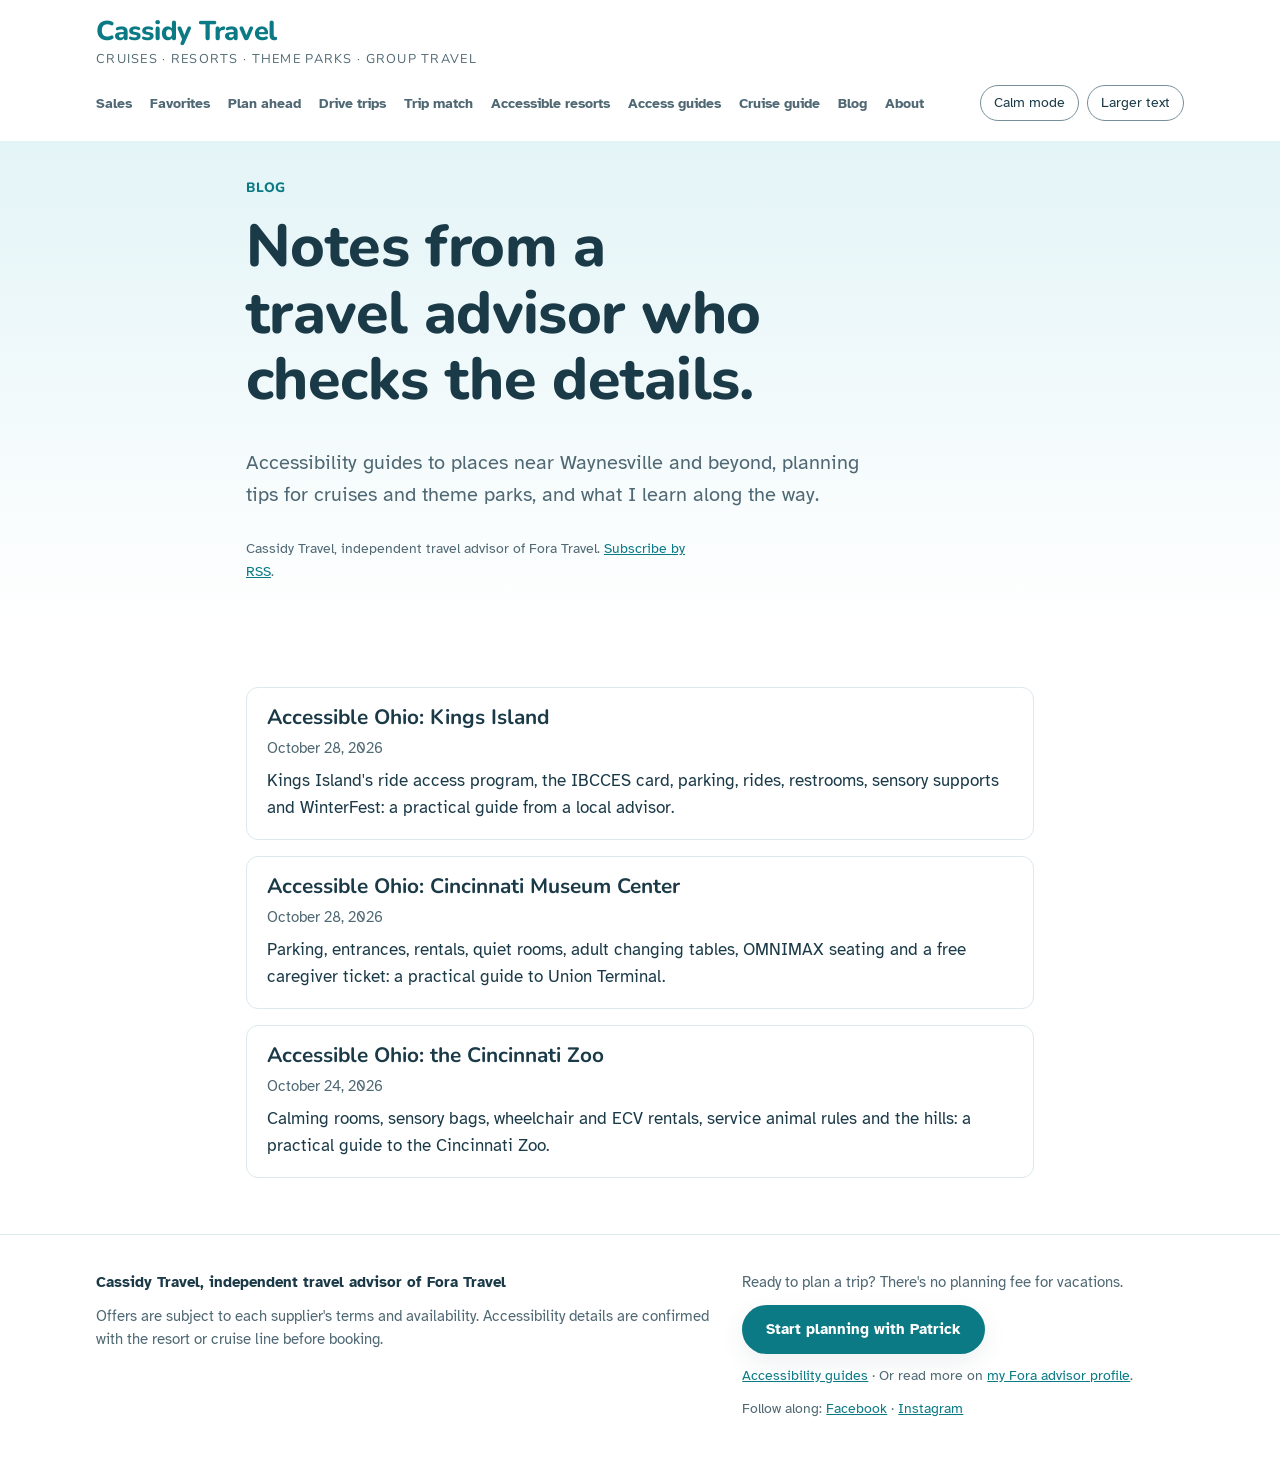
==== blog/index.html @ 50c43b2e "Blog: Accessible Ohio: Cincinnati Museum Center" ====
<!doctype html>
<html lang="en">
<head>
<meta charset="utf-8">
<meta name="viewport" content="width=device-width, initial-scale=1, viewport-fit=cover">
<meta name="description" content="Accessibility guides, cruise and theme park planning tips, and travel notes from Cassidy Travel in Waynesville, Ohio.">
<title>Blog | Cassidy Travel</title>
<link rel="icon" href="data:image/svg+xml,%3Csvg xmlns=%27http://www.w3.org/2000/svg%27 viewBox=%270 0 32 32%27%3E%3Ccircle cx=%2716%27 cy=%2716%27 r=%2716%27 fill=%27%230B7A85%27/%3E%3Ctext x=%2716%27 y=%2722%27 font-family=%27sans-serif%27 font-size=%2717%27 font-weight=%27700%27 fill=%27white%27 text-anchor=%27middle%27%3EC%3C/text%3E%3C/svg%3E">
<link rel="canonical" href="https://cassidytravel.org/blog/">
<meta property="og:type" content="website">
<meta property="og:url" content="https://cassidytravel.org/blog/">
<meta property="og:title" content="Blog | Cassidy Travel">
<meta property="og:image" content="https://cassidytravel.org/img/patrick-640.jpg">
<meta property="og:description" content="Accessibility guides, cruise and theme park planning tips, and travel notes from Cassidy Travel in Waynesville, Ohio.">
<link rel="alternate" type="application/rss+xml" title="Cassidy Travel blog" href="https://cassidytravel.org/blog/feed.xml">
<link rel="preconnect" href="https://fonts.googleapis.com">
<link rel="preconnect" href="https://fonts.gstatic.com" crossorigin>
<link rel="stylesheet" href="https://fonts.googleapis.com/css2?family=Atkinson+Hyperlegible:ital,wght@0,400;0,700;1,400&family=Nunito:wght@400;600;700;800&display=swap">
<link rel="stylesheet" href="../styles.css">
</head>
<body>

<a class="skip" href="#main">Skip to content</a>

<header class="head">
  <div class="wrap">
    <a class="mark" href="../index.html"><b>Cassidy Travel</b><span>Cruises · Resorts · Theme parks · Group travel</span></a>
    <nav aria-label="Sections"><ul class="nav">
      <li><a href="../index.html#sales">Sales</a></li>
      <li><a href="../index.html#favorites">Favorites</a></li>
      <li><a href="../index.html#seasonal">Plan ahead</a></li>
      <li><a href="../index.html#drive">Drive trips</a></li>
      <li><a href="../index.html#quiz">Trip match</a></li>
      <li><a href="../index.html#finder">Accessible resorts</a></li>
      <li><a href="../guides.html">Access guides</a></li>
      <li><a href="../cruise-lines.html">Cruise guide</a></li>
      <li><a href="./" aria-current="page">Blog</a></li>
      <li><a href="../index.html#about">About</a></li>
    </ul></nav>
    <div class="toggles" role="group" aria-label="Display options">
      <span class="has-tip"><button class="pill" id="t-calm" type="button" aria-pressed="false" aria-describedby="tip-calm">Calm mode</button><button class="tip-q" id="q-calm" type="button" aria-label="What does Calm mode do?" aria-expanded="false" aria-controls="tip-calm">?</button><span class="tip" id="tip-calm" role="tooltip">Stops animation and softens colors</span></span>
      <button class="pill" id="t-large" type="button" aria-pressed="false">Larger text</button>
    </div>
  </div>
</header>

<main id="main">
  <section class="page-hero" aria-labelledby="page-h">
    <div class="wrap">
      <p class="eyebrow">Blog</p>
      <h1 id="page-h">Notes from a travel advisor who checks the details.</h1>
      <p class="lede">Accessibility guides to places near Waynesville and beyond, planning tips for cruises and theme parks, and what I learn along the way.</p>
      <p class="cta-note">Cassidy Travel, independent travel advisor of Fora Travel. <a href="feed.xml">Subscribe by RSS</a>.</p>
    </div>
  </section>
  <section class="block" aria-label="Posts"><div class="wrap narrow">
    <ul class="post-list">
      <li class="post-card"><a href="accessible-ohio-kings-island.html"><h2>Accessible Ohio: Kings Island</h2></a>
        <p class="post-meta"><time datetime="2026-10-28">October 28, 2026</time></p>
        <p>Kings Island&#x27;s ride access program, the IBCCES card, parking, rides, restrooms, sensory supports and WinterFest: a practical guide from a local advisor.</p></li>
      <li class="post-card"><a href="accessible-ohio-cincinnati-museum-center.html"><h2>Accessible Ohio: Cincinnati Museum Center</h2></a>
        <p class="post-meta"><time datetime="2026-10-28">October 28, 2026</time></p>
        <p>Parking, entrances, rentals, quiet rooms, adult changing tables, OMNIMAX seating and a free caregiver ticket: a practical guide to Union Terminal.</p></li>
      <li class="post-card"><a href="accessible-ohio-cincinnati-zoo.html"><h2>Accessible Ohio: the Cincinnati Zoo</h2></a>
        <p class="post-meta"><time datetime="2026-10-24">October 24, 2026</time></p>
        <p>Calming rooms, sensory bags, wheelchair and ECV rentals, service animal rules and the hills: a practical guide to the Cincinnati Zoo.</p></li>
    </ul>
  </div></section>
</main>

<footer class="foot">
  <div class="wrap">
    <div>
      <p class="affil">Cassidy Travel, independent travel advisor of Fora Travel</p>
      <p style="margin-top:10px">Offers are subject to each supplier's terms and availability. Accessibility details are confirmed with the resort or cruise line before booking.</p>
    </div>
    <div>
      <p>Ready to plan a trip? There's no planning fee for vacations.</p>
      <p style="margin-top:10px"><a class="btn" href="https://secure.foratravel.com/intake/AOaJHvy4Ll" target="_blank" rel="noopener">Start planning with Patrick<span class="sr-only"> (opens in a new tab)</span></a></p>
      <p style="margin-top:10px;font-size:.9rem"><a href="../guides.html">Accessibility guides</a> · Or read more on <a href="https://www.foratravel.com/advisor/patrick-cassidy" target="_blank" rel="noopener">my Fora advisor profile<span class="sr-only"> (opens in a new tab)</span></a>.</p>
      <p style="margin-top:10px;font-size:.9rem">Follow along: <a href="https://www.facebook.com/patrickcassidytravel" target="_blank" rel="noopener">Facebook<span class="sr-only"> (opens in a new tab)</span></a> · <a href="https://www.instagram.com/travel.cassidy/" target="_blank" rel="noopener">Instagram<span class="sr-only"> (opens in a new tab)</span></a></p>
    </div>
  </div>
</footer>

<script src="../site.js"></script>
</body>
</html>
---- styles.css ----
/* Layout: light and friendly. Sky-tinted bands alternate with white, rounded cards, a soft sun behind today's card. Light theme on purpose. */
:root{
  --bg:#FFFFFF; --bg-alt:#F1F8FA; --sky:#E3F4F7; --surface:#FFFFFF; --ink:#1B3A48; --ink-soft:#4F6873; --rule:#DCE9EE; --control:#768F99;
  --lake:#0B7A85; --lake-soft:#E3F4F5; --on-lake:#FFFFFF;
  --board:#FFFFFF; --board-ink:#C2462B; --board-text:#1B3A48; --board-dim:#5C7680; --board-rule:#DCE9EE;
  --good:#2C7A4B; --good-soft:#E3F3E8; --warn:#8E5708; --warn-soft:#FFF1D6;
  --sun:#FFD66B; --sun-soft:#FFF6DC;
  --note:#7A4B00; --note-bg:#FFF4DA;
  --shadow:0 8px 24px rgba(27,58,72,.08);
  --f-display:"Nunito","Atkinson Hyperlegible",system-ui,sans-serif;
  --f-body:"Atkinson Hyperlegible",system-ui,-apple-system,"Segoe UI",sans-serif;
  --f-mono:"Nunito","Atkinson Hyperlegible",system-ui,sans-serif;
  --step--1:.9rem; --step-0:1.0625rem; --step-1:1.25rem; --step-2:1.6rem; --step-3:clamp(1.8rem,3.4vw,2.3rem); --step-4:clamp(2.3rem,5.4vw,3.7rem);
  --radius:16px;
  color-scheme:light;
}
:root[data-large]{font-size:135%}
:root:not([data-calm]){scroll-behavior:smooth}
:root[data-calm] *{animation:none!important;transition:none!important}
:root[data-calm]{--board-ink:#9A4A36}

body{background:var(--bg);color:var(--ink);font-family:var(--f-body);font-size:var(--step-0);line-height:1.6}
a{color:var(--lake)}
:focus-visible{outline:3px solid var(--lake);outline-offset:2px;border-radius:4px}
h1,h2,h3{font-family:var(--f-display);text-wrap:balance;margin:0;line-height:1.12}
p{margin:0}
.wrap{max-width:1120px;margin:0 auto;padding-left:max(16px,env(safe-area-inset-left,0px));padding-right:max(16px,env(safe-area-inset-right,0px))}
.skip{position:absolute;left:-9999px}
.sr-only{position:absolute;width:1px;height:1px;padding:0;margin:-1px;overflow:hidden;clip:rect(0,0,0,0);white-space:nowrap;border:0}
.cost{margin-top:18px;max-width:52ch;background:var(--sun-soft);border-radius:12px;padding:12px 16px}
.cost b{font-family:var(--f-display)}
.cta-note{font-size:.9rem;color:var(--ink-soft);margin-top:10px;max-width:52ch}
.show-all{margin-top:16px}
@media (max-width:600px){:root[data-large] .rings{display:none}}
.skip:focus{left:16px;top:16px;background:var(--surface);padding:8px 12px;z-index:10}
.eyebrow{font-family:var(--f-display);font-weight:800;font-size:.85rem;letter-spacing:.06em;text-transform:uppercase;color:var(--lake)}

/* header */
.head .wrap{display:flex;flex-wrap:wrap;gap:14px 28px;align-items:center;justify-content:space-between;padding-block:18px}
.mark{display:flex;flex-direction:column;text-decoration:none;color:var(--ink)}
.mark b{font-family:var(--f-display);font-weight:800;font-size:1.7rem;letter-spacing:-.01em;line-height:1;color:var(--lake)}
.mark span{font-family:var(--f-mono);font-size:.8rem;letter-spacing:.1em;text-transform:uppercase;color:var(--ink-soft);margin-top:4px}
.nav{display:flex;flex-wrap:wrap;gap:4px 18px;list-style:none;margin:0;padding:0}
.nav a{color:var(--ink-soft);text-decoration:none;font-weight:700;font-size:var(--step--1);display:inline-block;padding-block:8px}
.nav a:hover{color:var(--lake)}
.toggles{display:flex;flex-wrap:wrap;gap:8px}
.pill{font:inherit;font-size:.85rem;color:var(--ink);background:var(--surface);border:1px solid var(--control);border-radius:999px;padding:6px 13px;cursor:pointer}
.pill[aria-pressed="true"]{background:var(--lake);color:var(--on-lake);border-color:var(--lake)}
.has-tip{position:relative;display:inline-flex;align-items:center;gap:6px}
.tip-q{font:inherit;font-weight:700;font-size:.85rem;width:34px;height:34px;border-radius:50%;border:1px solid var(--control);background:var(--surface);color:var(--lake);cursor:pointer;padding:0}
@media (hover:hover) and (pointer:fine){.tip-q{display:none}}
.tip{position:absolute;top:calc(100% + 8px);left:0;z-index:20;width:max-content;max-width:min(280px,calc(100vw - 32px));background:var(--ink);color:#FFFFFF;font-size:.8rem;line-height:1.4;padding:7px 11px;border-radius:8px;box-shadow:var(--shadow);visibility:hidden;opacity:0;transition:opacity .15s;pointer-events:none}
.has-tip:has(:focus-visible) .tip,.has-tip.open .tip{visibility:visible;opacity:1}
@media (hover:hover){.has-tip:hover .tip{visibility:visible;opacity:1}}

/* hero */
.hero .wrap{display:grid;grid-template-columns:minmax(0,1.15fr) minmax(0,.85fr);gap:44px;padding-block:36px 60px;align-items:start}
.hero h1{font-size:var(--step-4);font-weight:800;letter-spacing:-.01em;margin-top:10px;max-width:15ch}
.lede{font-size:var(--step-1);color:var(--ink-soft);max-width:48ch;margin-top:18px}
.cta-row{display:flex;flex-wrap:wrap;gap:12px 18px;align-items:center;margin-top:26px}
.btn{display:inline-block;background:var(--lake);color:var(--on-lake);font-weight:700;text-decoration:none;padding:13px 24px;border-radius:999px;box-shadow:var(--shadow);border:0;font:inherit;font-weight:700;cursor:pointer}
.btn:hover{filter:brightness(1.08)}
.cred-line{margin-top:26px;font-family:var(--f-mono);font-size:.9rem;color:var(--ink-soft);letter-spacing:.02em}
.today{position:relative;z-index:1;background:var(--surface);border:1px solid var(--rule);border-radius:var(--radius);box-shadow:var(--shadow);padding:24px;display:grid;gap:18px}
.today h2{font-size:var(--step-2);margin-top:6px}
.today .body{color:var(--ink-soft);margin-top:8px}
.today .more{font-weight:700;display:inline-block;margin-top:10px}
.tipbox{border-top:1px solid var(--rule);padding-top:16px}
.tipbox p{margin-top:6px}
.stamp{font-size:.82rem;color:var(--ink-soft)}

/* sections */
.hero{background:linear-gradient(180deg,var(--sky) 0%,var(--bg) 100%)}
.hero .wrap{position:relative}
.hero .wrap::before{content:"";position:absolute;right:max(8px,4%);top:8px;width:150px;height:150px;border-radius:50%;background:var(--sun);opacity:.6;z-index:0;pointer-events:none}
@media (max-width:860px){.hero .wrap::before{display:none}}
.hero .wrap>div{position:relative;z-index:1}
#sales,#drive,#finder{background:var(--bg-alt)}
#favorites{background:var(--sun-soft)}
.fav-grid{display:grid;grid-template-columns:repeat(auto-fit,minmax(min(100%,420px),1fr));gap:18px}
.fav{background:var(--surface);border:1px solid var(--rule);border-radius:var(--radius);box-shadow:var(--shadow);padding:22px;display:flex;flex-direction:column;gap:12px}
.fav h3{font-size:var(--step-2)}
.fav .where{font-family:var(--f-display);font-weight:700;color:var(--ink-soft);font-size:.9rem}
.fav dl{margin:0;display:grid;gap:10px}
.fav dt{font-family:var(--f-display);font-weight:800;font-size:.8rem;letter-spacing:.06em;text-transform:uppercase;color:var(--lake)}
.fav dd{margin:2px 0 0;color:var(--ink)}
.fav .btn{align-self:flex-start;margin-top:auto}
#drive .ring-label,#drive .dest span{background:var(--bg-alt)}
section.block>.wrap{padding-block:56px}
.sec-head{display:grid;gap:10px;margin-bottom:28px;max-width:64ch}
.sec-head h2{font-size:var(--step-3);font-weight:800;letter-spacing:-.015em}
.sec-head p{color:var(--ink-soft)}

/* departures board */
.board{background:var(--board);color:var(--board-text);border:1px solid var(--rule);border-radius:var(--radius);box-shadow:var(--shadow);overflow:hidden;list-style:none;margin:0;padding:0}
.board li{display:grid;grid-template-columns:9.5rem minmax(0,1fr) minmax(0,1.1fr);gap:12px 28px;padding:20px 22px;border-top:1px solid var(--board-rule)}
.board li:first-child{border-top:0}
.board .hdr{font-family:var(--f-mono);font-size:.8rem;letter-spacing:.12em;text-transform:uppercase;color:var(--board-dim);padding-block:14px}
.when{display:flex;flex-direction:column;font-family:var(--f-mono)}
.when-label{font-size:.8rem;letter-spacing:.1em;text-transform:uppercase;color:var(--board-dim)}
.count{font-size:2.1rem;font-weight:800;color:var(--board-ink);line-height:1.15;font-variant-numeric:tabular-nums}
.when-unit{font-size:.8rem;color:var(--board-dim)}
.what{display:flex;flex-direction:column;gap:4px;min-width:0}
.brand{font-family:var(--f-mono);font-weight:800;font-size:.8rem;letter-spacing:.08em;text-transform:uppercase;color:var(--lake)}
.what .title{font-family:var(--f-display);font-weight:800;font-size:var(--step-1);line-height:1.25}
.terms{font-size:.85rem;color:var(--board-dim)}
.why{min-width:0;font-size:.97rem}
.why-label{display:block;font-family:var(--f-mono);font-size:.8rem;letter-spacing:.1em;text-transform:uppercase;color:var(--board-dim);margin-bottom:4px}
@media (min-width:761px){.board .why-label{display:none}}
.board-foot{font-size:.88rem;color:var(--ink-soft);margin-top:14px;max-width:70ch}
@media (max-width:760px){
  .board li{grid-template-columns:1fr;gap:10px}
  .board .hdr{display:none}
  .when{flex-direction:row;align-items:baseline;gap:8px}
}

/* seasonal */
.months{display:flex;gap:6px;overflow-x:auto;padding-bottom:8px;margin-bottom:22px}
.mbtn{flex:0 0 auto;font-family:var(--f-mono);font-weight:700;font-size:.9rem;background:var(--surface);color:var(--ink);border:1px solid var(--control);border-radius:14px;padding:8px 12px;cursor:pointer;display:flex;flex-direction:column;align-items:center;gap:2px;min-width:4.2rem}
.mbtn small{font-size:.8rem;color:var(--ink-soft);letter-spacing:.06em;text-transform:uppercase}
.mbtn[aria-pressed="true"]{background:var(--lake);border-color:var(--lake);color:var(--on-lake)}
.mbtn[aria-pressed="true"] small{color:var(--on-lake)}
.season-title{font-family:var(--f-display);font-size:var(--step-1);margin-bottom:14px}
.cards2{display:grid;grid-template-columns:repeat(auto-fit,minmax(260px,1fr));gap:18px}
@media (max-width:700px){.cards2{grid-template-columns:1fr}}
.card{background:var(--surface);border:1px solid var(--rule);border-radius:var(--radius);padding:20px;display:flex;flex-direction:column;gap:8px}
.card h3{font-size:var(--step-1)}
.card p{color:var(--ink-soft)}
.tags{display:flex;flex-wrap:wrap;gap:6px;margin-top:auto;padding-top:6px}
.tag{font-family:var(--f-mono);font-weight:700;font-size:.8rem;letter-spacing:.02em;background:var(--sun-soft);color:var(--ink);border-radius:999px;padding:3px 10px}

/* drive rings */
.drive{display:grid;grid-template-columns:minmax(0,1fr) minmax(0,1fr);gap:36px;align-items:start}
@media (max-width:860px){.drive{grid-template-columns:1fr}}
.rings{position:relative;width:100%;max-width:520px;aspect-ratio:1/1;margin-inline:auto}
.ring{position:absolute;left:50%;top:50%;border:2px dashed #BFDDE4;border-radius:50%;transform:translate(-50%,-50%)}
.ring-label{position:absolute;left:50%;transform:translate(-50%,-50%);font-family:var(--f-mono);font-size:.8rem;letter-spacing:.06em;text-transform:uppercase;color:var(--ink-soft);background:var(--bg);padding:0 6px;white-space:nowrap}
.home{position:absolute;left:50%;top:50%;transform:translate(-50%,-50%);display:flex;flex-direction:column;align-items:center;gap:2px;font-family:var(--f-mono);font-size:.8rem;color:var(--ink-soft);text-align:center}
.home i{width:18px;height:18px;border-radius:50%;background:var(--lake);box-shadow:0 0 0 6px var(--lake-soft);display:block}
.dest{position:absolute;transform:translate(-14px,-50%);background:none;border:0;padding:8px;cursor:pointer;display:flex;align-items:center;gap:5px;font:inherit;font-size:.8rem;font-weight:700;color:var(--ink);white-space:nowrap}
.dest i{width:14px;height:14px;border-radius:50%;background:var(--sun);border:2.5px solid var(--lake);flex:0 0 auto}
.dest.left{flex-direction:row-reverse;transform:translate(calc(-100% + 14px),-50%)}
.dest[aria-pressed="true"] i{background:var(--lake)}
.dest[aria-pressed="true"] span{color:var(--lake)}
.dest span{display:none;background:var(--bg);padding:0 4px;border-radius:4px}
.dest[aria-pressed="true"],.dest:hover,.dest:focus-visible{z-index:2}
.dest[aria-pressed="true"] span,.dest:hover span,.dest:focus-visible span{display:inline}
.ring-groups{display:grid;gap:16px}
.ring-groups h3{font-family:var(--f-mono);font-size:.8rem;letter-spacing:.1em;text-transform:uppercase;color:var(--ink-soft);font-weight:600}
.gbtns{display:flex;flex-wrap:wrap;gap:6px;margin-top:6px}
.drive-detail{margin-top:20px}
.verify{font-family:var(--f-mono);font-size:.8rem;color:var(--warn);background:var(--warn-soft);border-radius:999px;padding:3px 10px;align-self:flex-start}

/* finder */
.filters{min-width:0;display:flex;flex-wrap:wrap;gap:10px 22px;align-items:center;border:1px solid var(--rule);border-radius:var(--radius);padding:14px 18px;margin:0 0 14px;background:var(--surface)}
.filters legend{font-family:var(--f-mono);font-size:.8rem;letter-spacing:.1em;text-transform:uppercase;color:var(--ink-soft);padding:0 6px}
.filters label{display:flex;flex-wrap:wrap;align-items:center;gap:8px;cursor:pointer;min-width:0}
.filters select{max-width:100%}
.filters input[type=checkbox]{width:1.1rem;height:1.1rem;accent-color:var(--lake)}
.filters select{font:inherit;padding:4px 8px;border-radius:6px;border:1px solid var(--rule);background:var(--bg);color:var(--ink)}
.count-line{color:var(--ink-soft);font-size:.92rem;margin-bottom:16px}
.results{display:grid;grid-template-columns:repeat(auto-fill,minmax(270px,1fr));gap:16px}
.rcard{background:var(--surface);border:1px solid var(--rule);border-radius:var(--radius);padding:18px;display:flex;flex-direction:column;gap:10px}
.rcard h3{font-size:1.15rem}
.rmeta{font-family:var(--f-mono);font-size:.8rem;color:var(--ink-soft);letter-spacing:.03em}
.verdict{align-self:flex-start;font-size:.8rem;font-weight:700;border-radius:999px;padding:3px 10px}
.verdict.top{background:var(--good-soft);color:var(--good)}
.verdict.plan{background:var(--warn-soft);color:var(--warn)}
.facts{display:grid;grid-template-columns:auto 1fr;gap:3px 14px;margin:0;font-size:.9rem}
.facts dt{color:var(--ink-soft)}
.facts dd{margin:0;font-weight:700;font-variant-numeric:tabular-nums}
.rcard p{font-size:.92rem;color:var(--ink-soft)}
.empty{padding:24px;border:1px dashed var(--rule);border-radius:var(--radius);color:var(--ink-soft)}

/* quiz */
.quiz{display:grid;gap:18px;max-width:780px}
.quiz fieldset{border:0;padding:0;margin:0}
.quiz legend{font-weight:700;margin-bottom:8px;font-size:var(--step-1);font-family:var(--f-display)}
.opts{display:flex;flex-wrap:wrap;gap:8px}
.opts input{position:absolute;opacity:0;width:1px;height:1px}
.opts label{border:1px solid var(--rule);background:var(--surface);border-radius:999px;padding:8px 15px;cursor:pointer}
.opts input:checked+label{background:var(--lake);color:var(--on-lake);border-color:var(--lake)}
.opts input:focus-visible+label{outline:3px solid var(--lake);outline-offset:2px}
.qresult{background:var(--surface);border:1px solid var(--rule);border-radius:var(--radius);padding:22px;max-width:780px;margin-top:22px;display:grid;gap:10px}
.qresult h3{font-size:var(--step-2)}
.qresult p{color:var(--ink-soft)}
.qerr{color:var(--warn);font-weight:700}

/* about */
.about{display:grid;grid-template-columns:minmax(0,1fr) minmax(0,1.1fr);gap:48px}
@media (max-width:860px){.about{grid-template-columns:1fr;gap:32px}}
.bio p{font-size:var(--step-1);line-height:1.55;max-width:46ch}
.bio p+p{margin-top:16px}
.meet{display:flex;gap:14px;align-items:center;margin-top:22px;max-width:52ch}
.meet img{width:64px;height:64px;border-radius:50%;object-fit:cover;object-position:50% 20%;flex:0 0 auto;box-shadow:var(--shadow)}
.meet p{font-size:.97rem}
.headshot{display:block;width:200px;height:auto;border-radius:var(--radius);box-shadow:var(--shadow);margin-bottom:22px}
.cred-group+.cred-group{margin-top:22px}
.cred-group h3{font-family:var(--f-mono);font-size:.8rem;letter-spacing:.1em;text-transform:uppercase;color:var(--ink-soft);font-weight:600;padding-bottom:8px;border-bottom:1px solid var(--rule)}
.creds{list-style:none;margin:0;padding:0}
.creds li{display:grid;grid-template-columns:minmax(0,1fr) auto;gap:2px 14px;padding:10px 0;border-bottom:1px solid var(--rule)}
.cname{font-weight:700}
.cmeta{grid-column:1;font-size:.88rem;color:var(--ink-soft)}

/* footer */
.foot{border-top:1px solid var(--rule)}
.foot .wrap{padding-block:36px 48px;display:grid;grid-template-columns:minmax(0,1.4fr) minmax(0,1fr);gap:28px;font-size:.92rem;color:var(--ink-soft)}
@media (max-width:760px){.foot .wrap{grid-template-columns:1fr}}
.affil{display:flex;flex-wrap:wrap;align-items:center;gap:12px;color:var(--ink);font-weight:700}


@media (max-width:860px){
  .hero .wrap{grid-template-columns:1fr;gap:32px;padding-block:24px 44px}
}
*,*::before,*::after{box-sizing:border-box}
body{margin:0}
img{max-width:100%}
[hidden]{display:none!important}

/* who I plan for (home) */
.who-grid{display:grid;grid-template-columns:repeat(auto-fit,minmax(min(100%,240px),1fr));gap:16px}
.who{display:flex;flex-direction:column;gap:8px;background:var(--surface);border:1px solid var(--rule);border-radius:var(--radius);box-shadow:var(--shadow);padding:20px;text-decoration:none;color:var(--ink)}
.who h3{font-size:var(--step-1);color:var(--ink)}
.who p{color:var(--ink-soft);font-size:.97rem}
.who .go{margin-top:auto;padding-top:6px;font-weight:700;color:var(--lake)}
.who:hover h3,.who:focus-visible h3{color:var(--lake)}

/* audience pages */
.page-hero{background:linear-gradient(180deg,var(--sky) 0%,var(--bg) 100%)}
.page-hero .wrap{padding-block:36px 48px;display:grid;gap:16px;max-width:820px;margin-left:auto;margin-right:auto}
.page-hero h1{font-size:clamp(1.9rem,5.4vw,3.7rem);font-weight:800;letter-spacing:-.01em;max-width:18ch;hyphens:auto;overflow-wrap:break-word}
.narrow{max-width:820px;margin-left:auto;margin-right:auto}
.checks{list-style:none;margin:0;padding:0;display:grid;gap:14px}
.checks li{display:grid;grid-template-columns:auto minmax(0,1fr);gap:12px;align-items:start}
.checks li::before{content:"";width:12px;height:12px;margin-top:.5em;border-radius:50%;background:var(--lake);box-shadow:0 0 0 4px var(--lake-soft)}
.checks b{font-family:var(--f-display)}
.qa{display:grid;gap:10px}
.qa details{background:var(--surface);border:1px solid var(--rule);border-radius:12px;padding:14px 18px}
.qa summary{font-family:var(--f-display);font-weight:800;cursor:pointer}
.qa details p{margin-top:8px;color:var(--ink-soft)}
.back{font-weight:700}

/* accessibility guides page */
.g-jump{display:flex;flex-wrap:wrap;gap:8px;margin-top:6px}
.g-jump .pill{text-decoration:none;max-width:100%;white-space:normal}
.page-hero .wrap>*{min-width:0}
.g-place{font-size:var(--step-1);margin:26px 0 10px}
.g-place:first-of-type{margin-top:0}
.g-list{list-style:none;margin:0;padding:0;display:grid;gap:12px}
.g-list li{display:grid;gap:2px;padding:12px 16px;background:var(--surface);border:1px solid var(--rule);border-radius:12px}
.g-name{font-family:var(--f-display);font-weight:800}
.g-about{color:var(--ink-soft);font-size:.97rem}
.g-about a{font-weight:700}

/* blog */
.post-meta{color:var(--ink-soft);font-size:.95rem}
.post-disclose{color:var(--ink-soft);font-size:.9rem}
.post-body{max-width:68ch}
.post-body h2{font-size:var(--step-2,1.6rem);margin-top:1.8em;margin-bottom:.4em}
.post-body h3{margin-top:1.4em;margin-bottom:.3em}
.post-body p,.post-body ul,.post-body ol,.post-body blockquote{margin-top:.8em}
.post-body ul,.post-body ol{padding-left:1.4em}
.post-body li{margin-top:.35em}
.post-body blockquote{border-left:4px solid var(--lake);padding:.2em 0 .2em 1em;color:var(--ink-soft)}
.post-body a{overflow-wrap:anywhere}
.post-cta{margin-top:2.4em;padding-top:1.4em;border-top:1px solid var(--rule)}
.post-cta p{margin-top:.8em}
.post-list{list-style:none;margin:0;padding:0;display:grid;gap:16px}
.post-card{padding:18px 20px;background:var(--surface);border:1px solid var(--rule);border-radius:12px}
.post-card h2{font-size:1.3rem;margin:0}
.post-card a{text-decoration:none;color:inherit}
.post-card a:hover h2,.post-card a:focus-visible h2{text-decoration:underline}
.post-card p{margin-top:.4em}
.post-figure{margin-top:24px;margin-bottom:0}
.post-figure img{display:block;width:100%;height:auto;border-radius:14px}
.post-figure figcaption{margin-top:6px;font-size:.85rem;color:var(--ink-soft)}

/* cruise line guide */
.cl .cl-note{max-width:70ch;margin:0;color:var(--ink-soft);font-size:0.875rem}
.cl .cl-tiers{display:flex;flex-wrap:wrap;gap:8px 18px;margin:14px 0 0;padding:0;list-style:none;font-size:0.875rem;color:var(--ink-soft)}
.cl .cl-tiers b{color:var(--ink);font-variant-numeric:tabular-nums}
.cl section{padding-block:32px}
.cl .cl-picker{display:flex;flex-wrap:wrap;gap:8px;margin:14px 0 6px}
.cl .cl-picker button{font:inherit;font-size:0.9375rem;border:1.5px solid var(--rule);background:var(--surface);color:var(--ink);border-radius:999px;padding:7px 14px;cursor:pointer}
.cl .cl-picker button[aria-pressed="true"]{background:var(--lake);border-color:var(--lake);color:var(--on-lake);font-weight:700}
.cl .cl-picker button:focus-visible, .cl .cl-tablewrap:focus-visible{outline:3px solid var(--sun);outline-offset:2px}
.cl #cl-count{font-size:0.875rem;color:var(--ink-soft);margin:4px 0 18px}
.cl .cl-grid{display:grid;grid-template-columns:repeat(auto-fill,minmax(min(100%,330px),1fr));gap:16px}
.cl .cl-card{background:var(--surface);border:1px solid var(--rule);border-radius:12px;padding:18px 18px 16px;display:flex;flex-direction:column;gap:10px;min-width:0}
.cl .cl-card-top{display:flex;justify-content:space-between;align-items:baseline;gap:10px}
.cl .cl-card h3{font-family:var(--f-display);font-weight:800;font-size:1.375rem;margin:0;line-height:1.2}
.cl .cl-price{font-family:var(--f-display);font-weight:800;font-size:1.125rem;color:var(--lake);letter-spacing:.06em;white-space:nowrap;font-variant-numeric:tabular-nums}
.cl .cl-price .cl-off{color:var(--rule)}
.cl .cl-vibe{margin:0;color:var(--ink-soft);font-size:0.9375rem}
.cl .cl-card dl{margin:0;display:grid;gap:8px}
.cl .cl-card dt{font-size:0.75rem;font-weight:700;letter-spacing:.1em;text-transform:uppercase;color:var(--ink-soft)}
.cl .cl-card dd{margin:0;font-size:0.9375rem}
.cl .cl-know{background:var(--bg-alt);border-radius:8px;padding:8px 10px;font-size:0.875rem}
.cl .cl-know b{color:var(--ink)}
.cl .cl-cred{margin-top:auto;font-size:0.8125rem;color:var(--ink-soft);border-top:1px solid var(--rule);padding-top:10px}
.cl .cl-cred b{color:var(--lake)}
.cl .cl-tablewrap{overflow-x:auto;border:1px solid var(--rule);border-radius:12px;background:var(--surface);margin-top:14px}
.cl table{border-collapse:collapse;min-width:1100px;font-size:0.875rem}
.cl th, .cl td{text-align:left;vertical-align:top;padding:10px 12px;border-bottom:1px solid var(--rule)}
.cl thead th{font-family:var(--f-display);font-weight:800;font-size:0.9375rem;background:var(--sky);position:sticky;top:0}
.cl tbody th{font-size:0.75rem;letter-spacing:.08em;text-transform:uppercase;color:var(--ink-soft);background:var(--surface);position:sticky;left:0;min-width:120px;border-right:1px solid var(--rule)}
.cl td.cl-p{font-family:var(--f-display);font-weight:800;color:var(--lake);font-variant-numeric:tabular-nums}
.cl tr:last-child th, .cl tr:last-child td{border-bottom:0}
.cl .cl-alaska{background:var(--surface);border-block:1px solid var(--rule)}
.cl .cl-ak-intro{display:grid;grid-template-columns:minmax(0,1.3fr) minmax(0,1fr);gap:24px;align-items:start}
.cl .cl-ak-intro figure{margin:0}
.cl .cl-ak-intro img{border-radius:12px;display:block;width:100%;height:auto}
.cl .cl-ak-intro figcaption{font-size:0.8125rem;color:var(--ink-soft);margin-top:6px}
.cl .cl-ak-tips{margin:12px 0 0;padding-left:20px;display:grid;gap:6px}
.cl .cl-ak-table{min-width:820px}
.cl .cl-ak-table td:first-child{font-weight:700;white-space:nowrap}
.cl .cl-yes{color:var(--lake);font-weight:700}
@media (max-width:760px){.cl .cl-ak-intro{grid-template-columns:minmax(0,1fr)}}
@media (prefers-reduced-motion:no-preference){.cl .cl-card{transition:opacity .15s}}
.cl h2{font-size:var(--step-3);font-weight:800;margin:0 0 6px}
.cl .cl-alaska .lede{margin-top:10px}
.cl .cl-more{background:var(--sun-soft);border-radius:12px;padding:20px 22px;display:grid;gap:10px;max-width:820px}
.cl .cl-more ul{margin:0;padding-left:20px;display:grid;gap:6px}
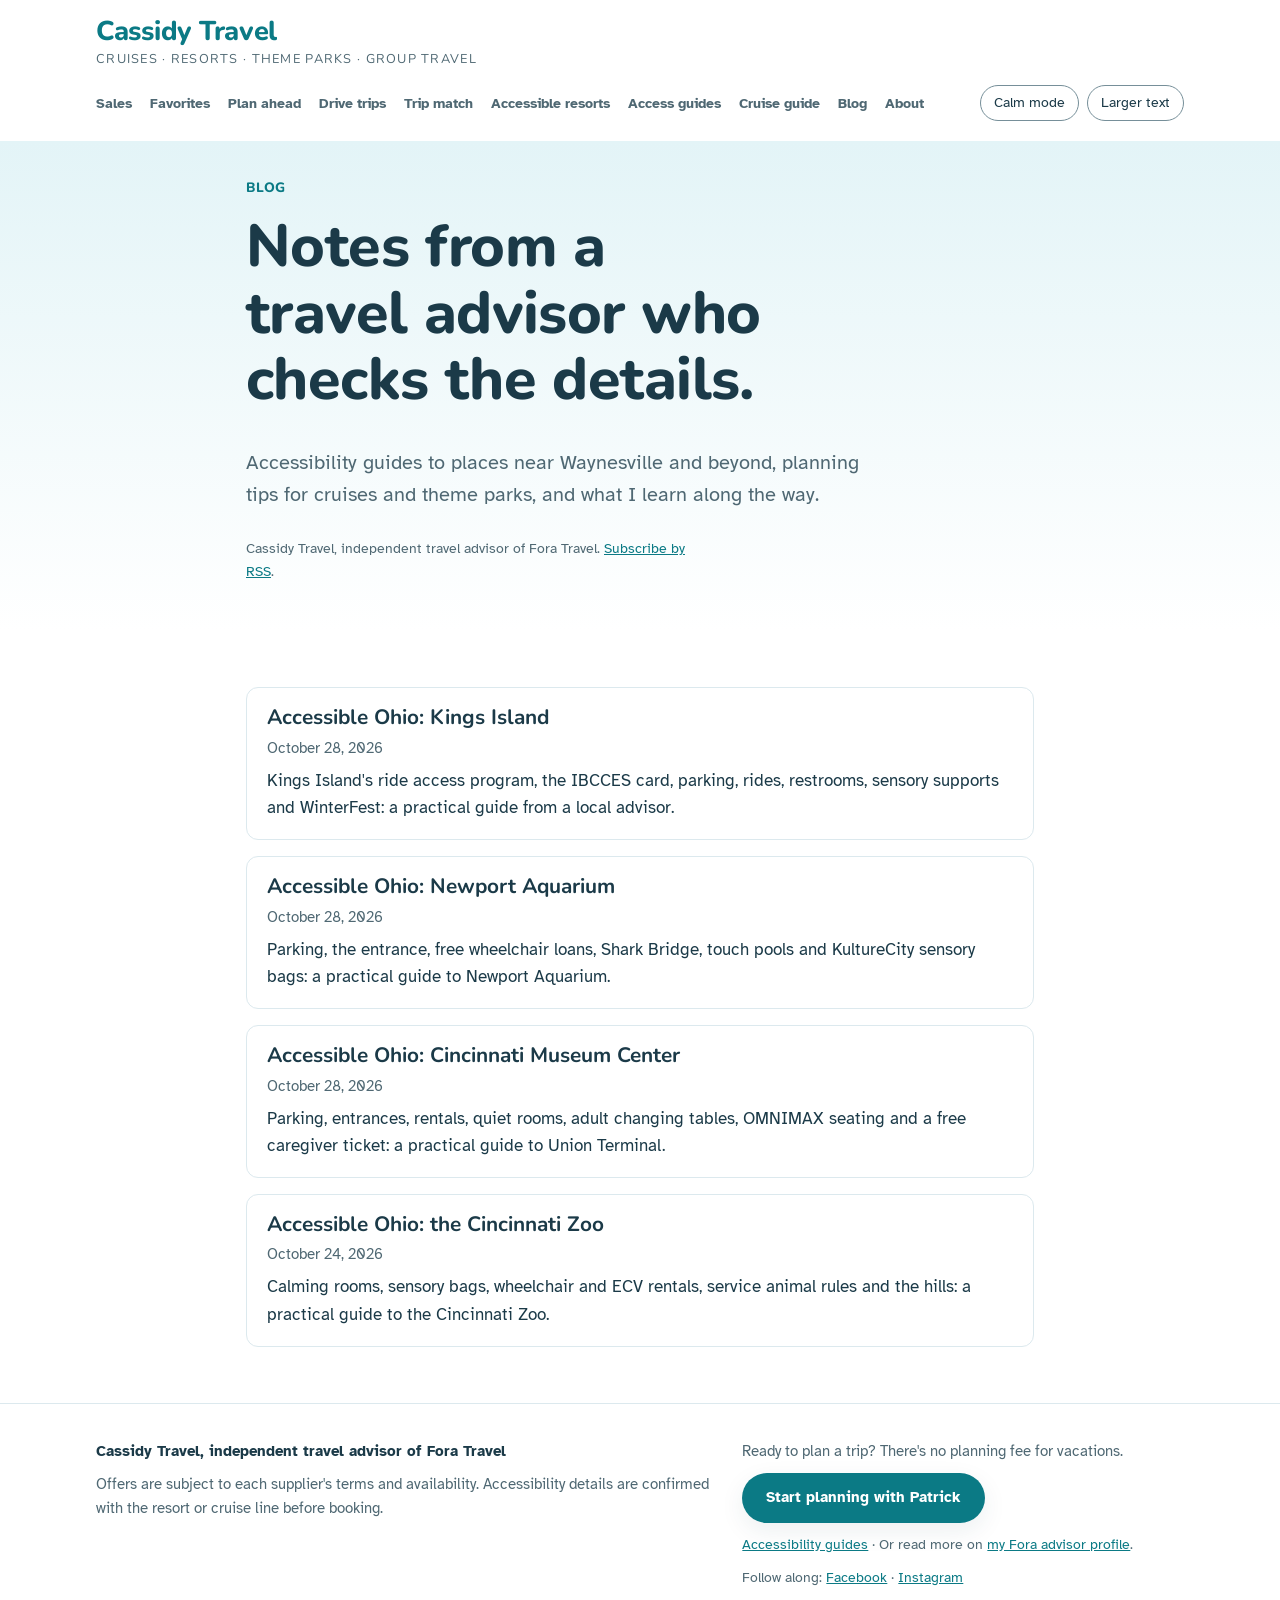
==== commit 96658e46: "Blog: Accessible Ohio: Newport Aquarium" ====
--- a/blog/index.html
+++ b/blog/index.html
@@ -58,6 +58,9 @@
       <li class="post-card"><a href="accessible-ohio-kings-island.html"><h2>Accessible Ohio: Kings Island</h2></a>
         <p class="post-meta"><time datetime="2026-10-28">October 28, 2026</time></p>
         <p>Kings Island&#x27;s ride access program, the IBCCES card, parking, rides, restrooms, sensory supports and WinterFest: a practical guide from a local advisor.</p></li>
+      <li class="post-card"><a href="accessible-ohio-newport-aquarium.html"><h2>Accessible Ohio: Newport Aquarium</h2></a>
+        <p class="post-meta"><time datetime="2026-10-28">October 28, 2026</time></p>
+        <p>Parking, the entrance, free wheelchair loans, Shark Bridge, touch pools and KultureCity sensory bags: a practical guide to Newport Aquarium.</p></li>
       <li class="post-card"><a href="accessible-ohio-cincinnati-museum-center.html"><h2>Accessible Ohio: Cincinnati Museum Center</h2></a>
         <p class="post-meta"><time datetime="2026-10-28">October 28, 2026</time></p>
         <p>Parking, entrances, rentals, quiet rooms, adult changing tables, OMNIMAX seating and a free caregiver ticket: a practical guide to Union Terminal.</p></li>
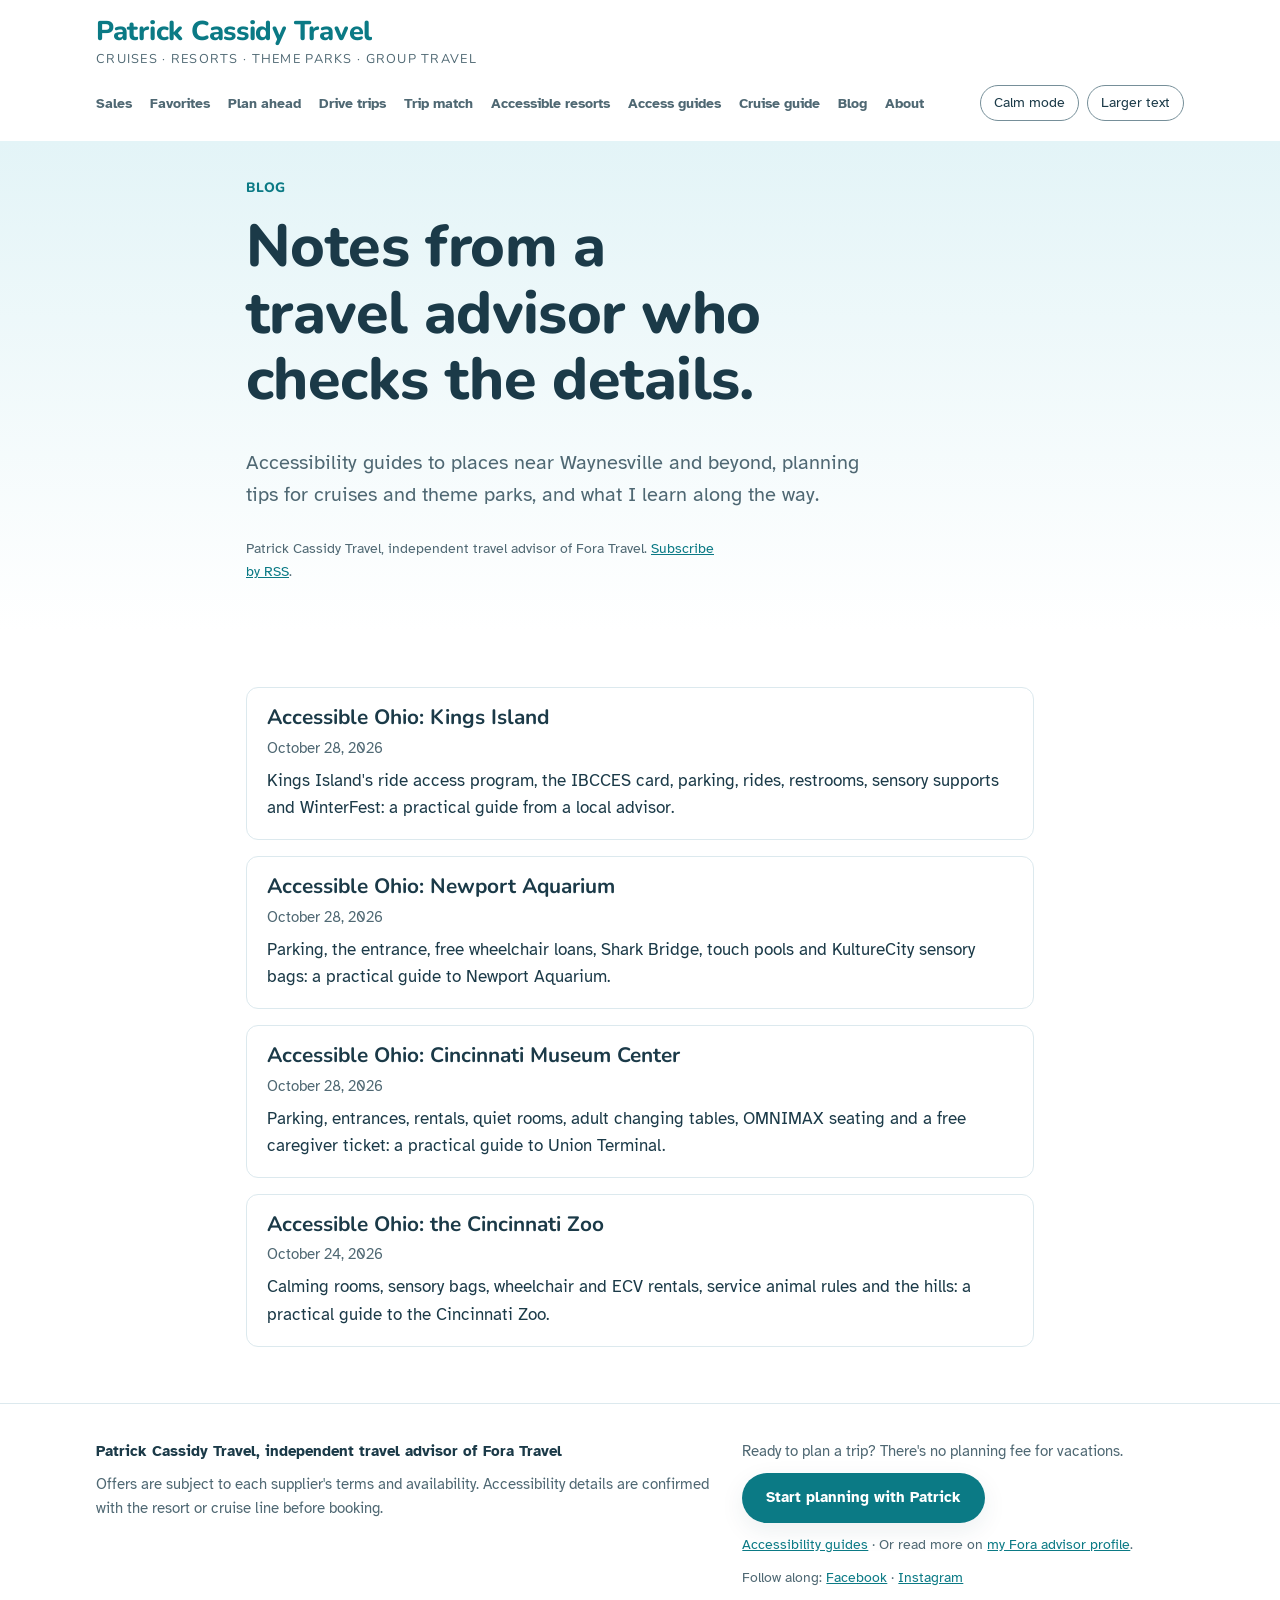
==== commit 66ed4a71: "Rename business to Patrick Cassidy Travel across the site" ====
--- a/blog/index.html
+++ b/blog/index.html
@@ -3,16 +3,16 @@
 <head>
 <meta charset="utf-8">
 <meta name="viewport" content="width=device-width, initial-scale=1, viewport-fit=cover">
-<meta name="description" content="Accessibility guides, cruise and theme park planning tips, and travel notes from Cassidy Travel in Waynesville, Ohio.">
-<title>Blog | Cassidy Travel</title>
+<meta name="description" content="Accessibility guides, cruise and theme park planning tips, and travel notes from Patrick Cassidy Travel in Waynesville, Ohio.">
+<title>Blog | Patrick Cassidy Travel</title>
 <link rel="icon" href="data:image/svg+xml,%3Csvg xmlns=%27http://www.w3.org/2000/svg%27 viewBox=%270 0 32 32%27%3E%3Ccircle cx=%2716%27 cy=%2716%27 r=%2716%27 fill=%27%230B7A85%27/%3E%3Ctext x=%2716%27 y=%2722%27 font-family=%27sans-serif%27 font-size=%2717%27 font-weight=%27700%27 fill=%27white%27 text-anchor=%27middle%27%3EC%3C/text%3E%3C/svg%3E">
 <link rel="canonical" href="https://cassidytravel.org/blog/">
 <meta property="og:type" content="website">
 <meta property="og:url" content="https://cassidytravel.org/blog/">
-<meta property="og:title" content="Blog | Cassidy Travel">
+<meta property="og:title" content="Blog | Patrick Cassidy Travel">
 <meta property="og:image" content="https://cassidytravel.org/img/patrick-640.jpg">
-<meta property="og:description" content="Accessibility guides, cruise and theme park planning tips, and travel notes from Cassidy Travel in Waynesville, Ohio.">
-<link rel="alternate" type="application/rss+xml" title="Cassidy Travel blog" href="https://cassidytravel.org/blog/feed.xml">
+<meta property="og:description" content="Accessibility guides, cruise and theme park planning tips, and travel notes from Patrick Cassidy Travel in Waynesville, Ohio.">
+<link rel="alternate" type="application/rss+xml" title="Patrick Cassidy Travel blog" href="https://cassidytravel.org/blog/feed.xml">
 <link rel="preconnect" href="https://fonts.googleapis.com">
 <link rel="preconnect" href="https://fonts.gstatic.com" crossorigin>
 <link rel="stylesheet" href="https://fonts.googleapis.com/css2?family=Atkinson+Hyperlegible:ital,wght@0,400;0,700;1,400&family=Nunito:wght@400;600;700;800&display=swap">
@@ -24,7 +24,7 @@
 
 <header class="head">
   <div class="wrap">
-    <a class="mark" href="../index.html"><b>Cassidy Travel</b><span>Cruises · Resorts · Theme parks · Group travel</span></a>
+    <a class="mark" href="../index.html"><b>Patrick Cassidy Travel</b><span>Cruises · Resorts · Theme parks · Group travel</span></a>
     <nav aria-label="Sections"><ul class="nav">
       <li><a href="../index.html#sales">Sales</a></li>
       <li><a href="../index.html#favorites">Favorites</a></li>
@@ -50,7 +50,7 @@
       <p class="eyebrow">Blog</p>
       <h1 id="page-h">Notes from a travel advisor who checks the details.</h1>
       <p class="lede">Accessibility guides to places near Waynesville and beyond, planning tips for cruises and theme parks, and what I learn along the way.</p>
-      <p class="cta-note">Cassidy Travel, independent travel advisor of Fora Travel. <a href="feed.xml">Subscribe by RSS</a>.</p>
+      <p class="cta-note">Patrick Cassidy Travel, independent travel advisor of Fora Travel. <a href="feed.xml">Subscribe by RSS</a>.</p>
     </div>
   </section>
   <section class="block" aria-label="Posts"><div class="wrap narrow">
@@ -74,7 +74,7 @@
 <footer class="foot">
   <div class="wrap">
     <div>
-      <p class="affil">Cassidy Travel, independent travel advisor of Fora Travel</p>
+      <p class="affil">Patrick Cassidy Travel, independent travel advisor of Fora Travel</p>
       <p style="margin-top:10px">Offers are subject to each supplier's terms and availability. Accessibility details are confirmed with the resort or cruise line before booking.</p>
     </div>
     <div>
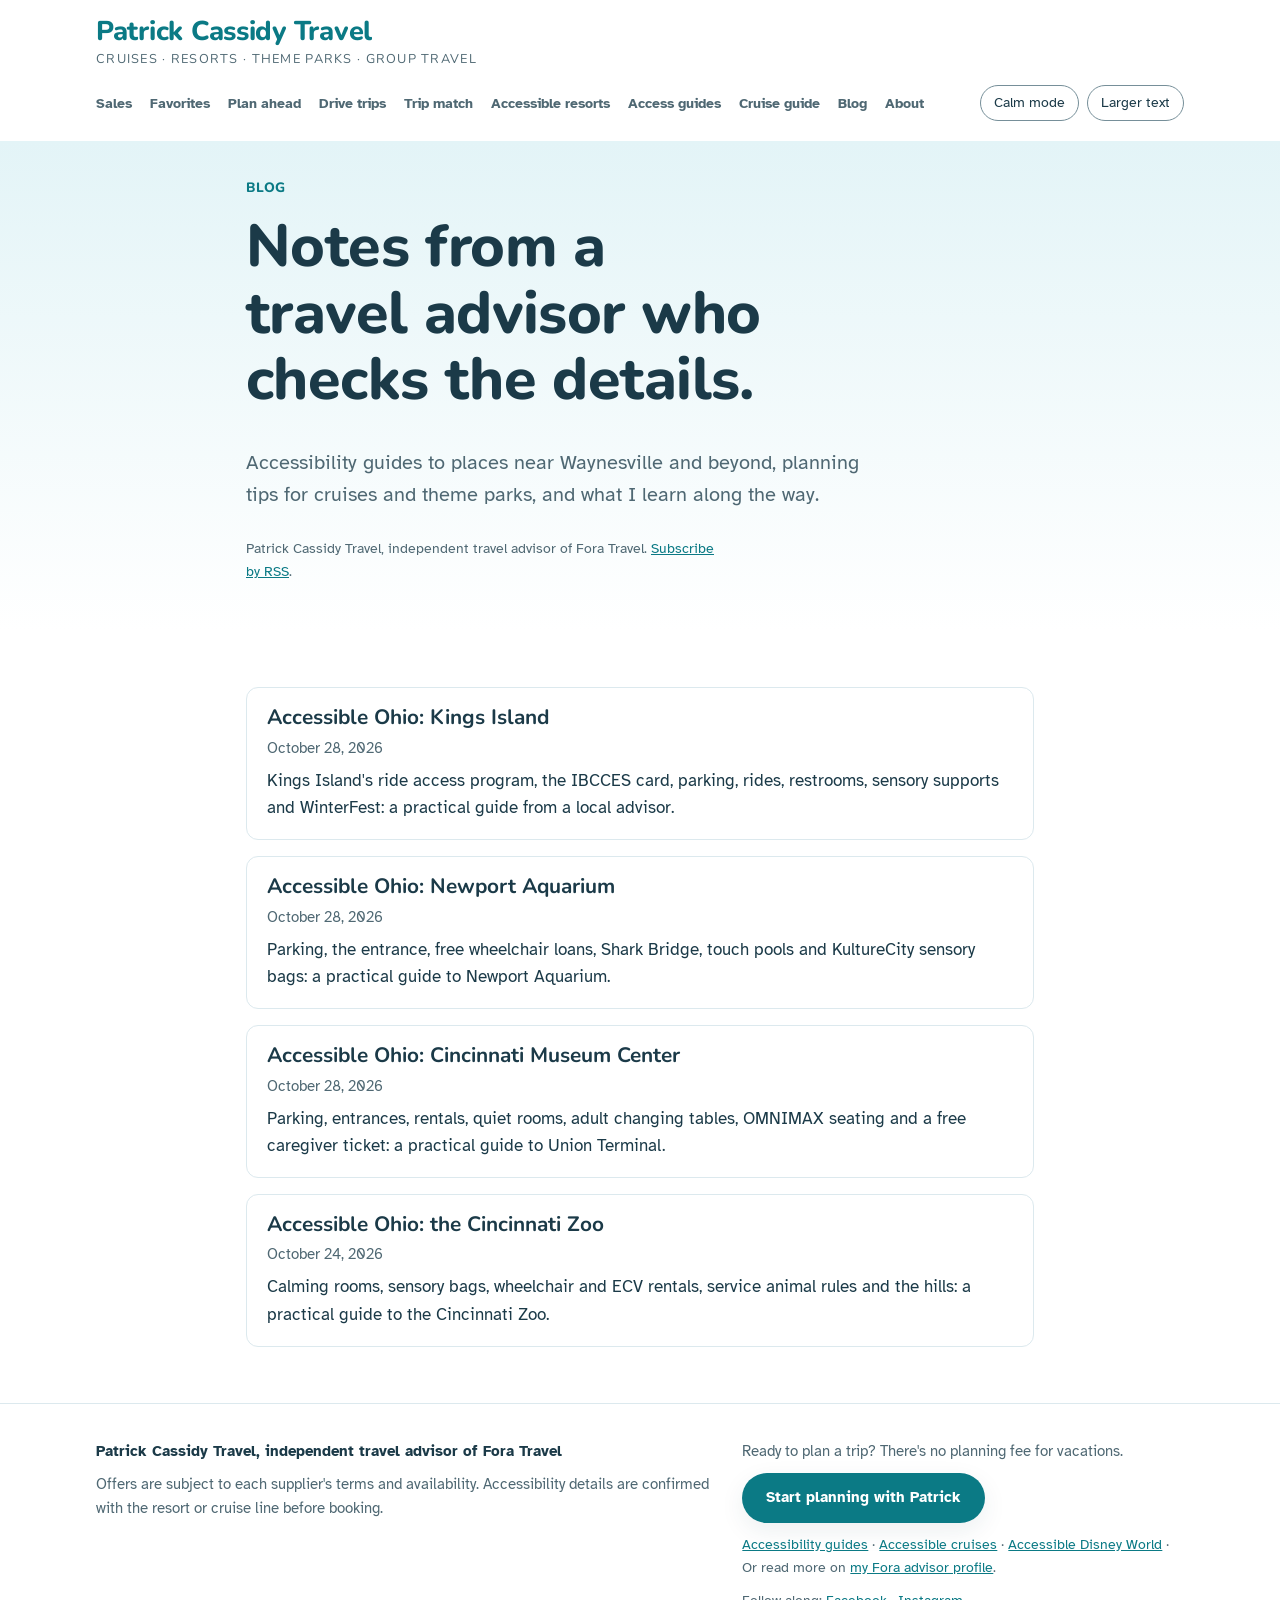
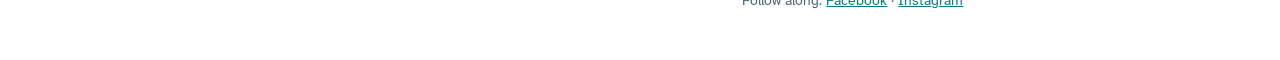
==== commit 4c03edf2: "Add wheelchair-accessible cruise and accessible Disney World landing pages Co-Authored-By: Claude Op" ====
--- a/blog/index.html
+++ b/blog/index.html
@@ -80,7 +80,7 @@
     <div>
       <p>Ready to plan a trip? There's no planning fee for vacations.</p>
       <p style="margin-top:10px"><a class="btn" href="https://secure.foratravel.com/intake/AOaJHvy4Ll" target="_blank" rel="noopener">Start planning with Patrick<span class="sr-only"> (opens in a new tab)</span></a></p>
-      <p style="margin-top:10px;font-size:.9rem"><a href="../guides.html">Accessibility guides</a> · Or read more on <a href="https://www.foratravel.com/advisor/patrick-cassidy" target="_blank" rel="noopener">my Fora advisor profile<span class="sr-only"> (opens in a new tab)</span></a>.</p>
+      <p style="margin-top:10px;font-size:.9rem"><a href="../guides.html">Accessibility guides</a> · <a href="../accessible-cruises.html">Accessible cruises</a> · <a href="../accessible-disney-world.html">Accessible Disney World</a> · Or read more on <a href="https://www.foratravel.com/advisor/patrick-cassidy" target="_blank" rel="noopener">my Fora advisor profile<span class="sr-only"> (opens in a new tab)</span></a>.</p>
       <p style="margin-top:10px;font-size:.9rem">Follow along: <a href="https://www.facebook.com/patrickcassidytravel" target="_blank" rel="noopener">Facebook<span class="sr-only"> (opens in a new tab)</span></a> · <a href="https://www.instagram.com/travel.cassidy/" target="_blank" rel="noopener">Instagram<span class="sr-only"> (opens in a new tab)</span></a></p>
     </div>
   </div>
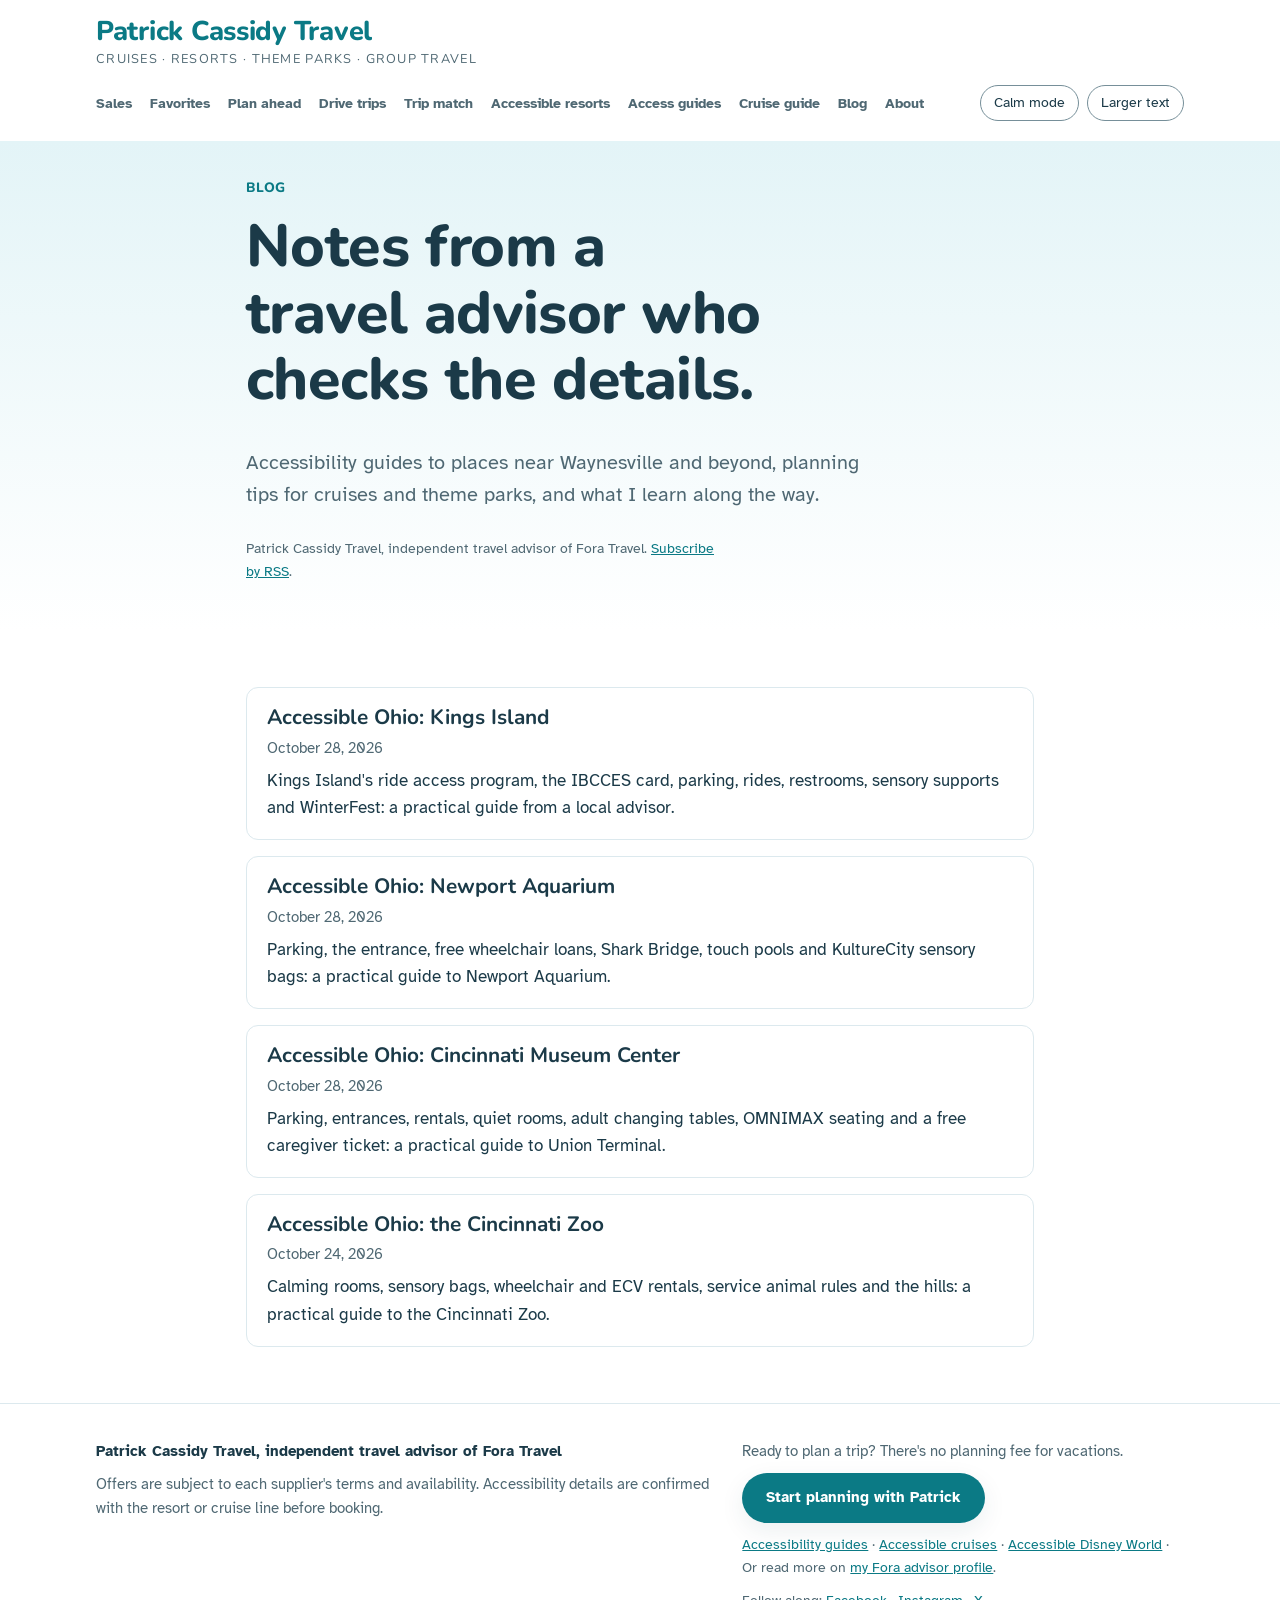
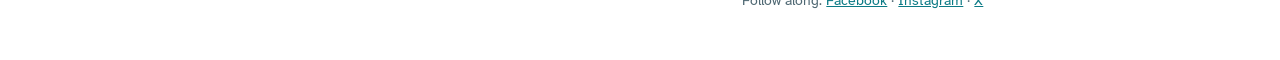
==== commit 95654569: "Add X profile link to site footers and schema Co-Authored-By: Claude Opus 5.5 <noreply@anthropic.com" ====
--- a/blog/index.html
+++ b/blog/index.html
@@ -81,7 +81,7 @@
       <p>Ready to plan a trip? There's no planning fee for vacations.</p>
       <p style="margin-top:10px"><a class="btn" href="https://secure.foratravel.com/intake/AOaJHvy4Ll" target="_blank" rel="noopener">Start planning with Patrick<span class="sr-only"> (opens in a new tab)</span></a></p>
       <p style="margin-top:10px;font-size:.9rem"><a href="../guides.html">Accessibility guides</a> · <a href="../accessible-cruises.html">Accessible cruises</a> · <a href="../accessible-disney-world.html">Accessible Disney World</a> · Or read more on <a href="https://www.foratravel.com/advisor/patrick-cassidy" target="_blank" rel="noopener">my Fora advisor profile<span class="sr-only"> (opens in a new tab)</span></a>.</p>
-      <p style="margin-top:10px;font-size:.9rem">Follow along: <a href="https://www.facebook.com/patrickcassidytravel" target="_blank" rel="noopener">Facebook<span class="sr-only"> (opens in a new tab)</span></a> · <a href="https://www.instagram.com/travel.cassidy/" target="_blank" rel="noopener">Instagram<span class="sr-only"> (opens in a new tab)</span></a></p>
+      <p style="margin-top:10px;font-size:.9rem">Follow along: <a href="https://www.facebook.com/patrickcassidytravel" target="_blank" rel="noopener">Facebook<span class="sr-only"> (opens in a new tab)</span></a> · <a href="https://www.instagram.com/travel.cassidy/" target="_blank" rel="noopener">Instagram<span class="sr-only"> (opens in a new tab)</span></a> · <a href="https://x.com/PatrickCassidy" target="_blank" rel="noopener">X<span class="sr-only"> (opens in a new tab)</span></a></p>
     </div>
   </div>
 </footer>
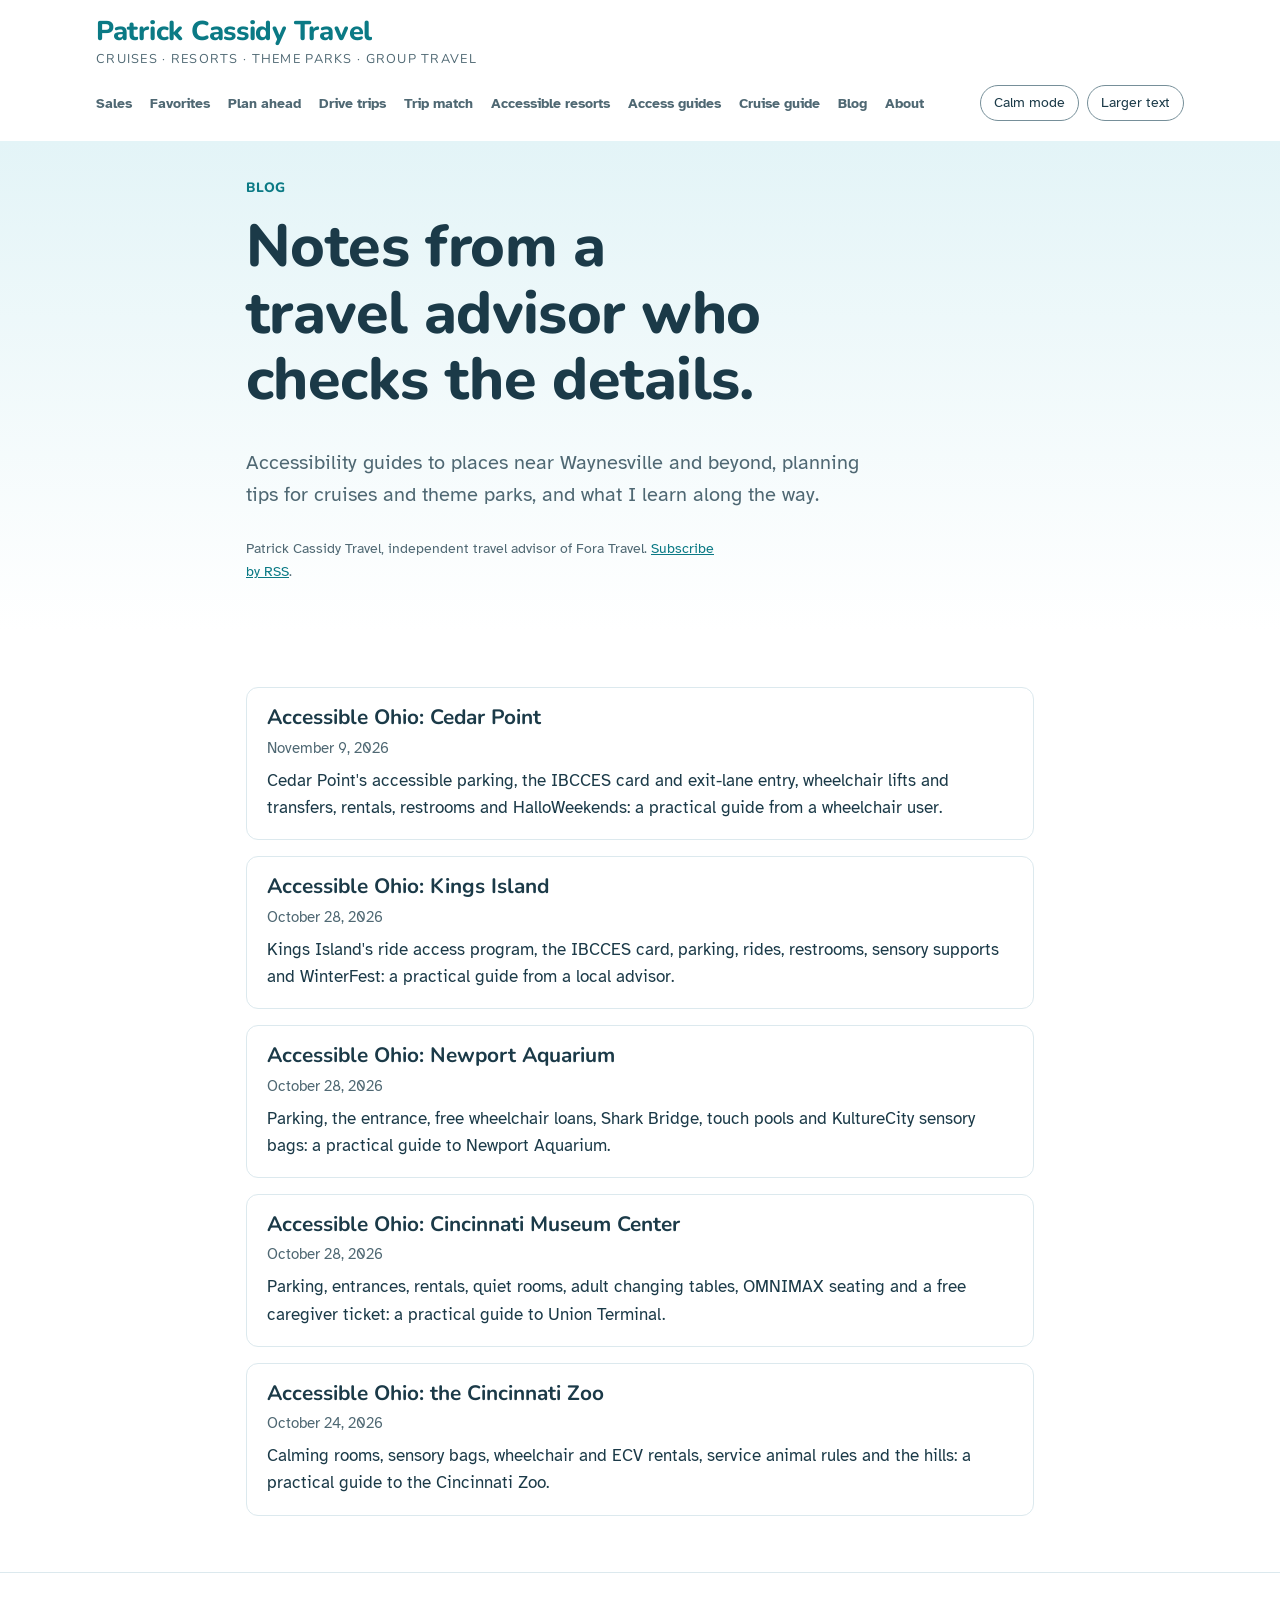
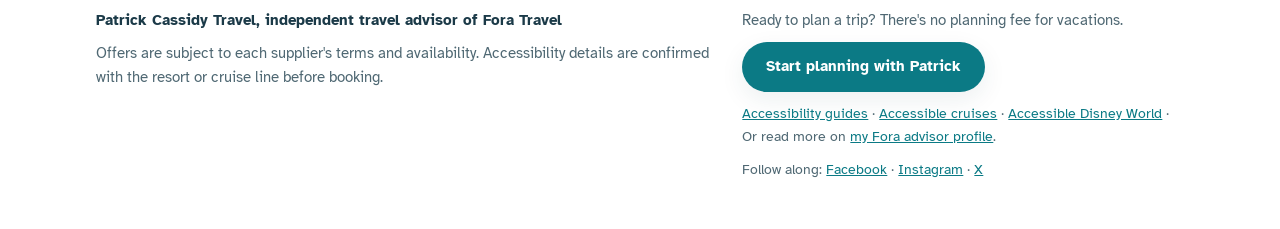
==== commit ea4e89ad: "Publish Accessible Ohio: Cedar Point guide with photos Adds inline photo support to the blog builder" ====
--- a/blog/index.html
+++ b/blog/index.html
@@ -55,6 +55,9 @@
   </section>
   <section class="block" aria-label="Posts"><div class="wrap narrow">
     <ul class="post-list">
+      <li class="post-card"><a href="accessible-ohio-cedar-point.html"><h2>Accessible Ohio: Cedar Point</h2></a>
+        <p class="post-meta"><time datetime="2026-11-09">November 9, 2026</time></p>
+        <p>Cedar Point&#x27;s accessible parking, the IBCCES card and exit-lane entry, wheelchair lifts and transfers, rentals, restrooms and HalloWeekends: a practical guide from a wheelchair user.</p></li>
       <li class="post-card"><a href="accessible-ohio-kings-island.html"><h2>Accessible Ohio: Kings Island</h2></a>
         <p class="post-meta"><time datetime="2026-10-28">October 28, 2026</time></p>
         <p>Kings Island&#x27;s ride access program, the IBCCES card, parking, rides, restrooms, sensory supports and WinterFest: a practical guide from a local advisor.</p></li>
@@ -81,7 +84,7 @@
       <p>Ready to plan a trip? There's no planning fee for vacations.</p>
       <p style="margin-top:10px"><a class="btn" href="https://secure.foratravel.com/intake/AOaJHvy4Ll" target="_blank" rel="noopener">Start planning with Patrick<span class="sr-only"> (opens in a new tab)</span></a></p>
       <p style="margin-top:10px;font-size:.9rem"><a href="../guides.html">Accessibility guides</a> · <a href="../accessible-cruises.html">Accessible cruises</a> · <a href="../accessible-disney-world.html">Accessible Disney World</a> · Or read more on <a href="https://www.foratravel.com/advisor/patrick-cassidy" target="_blank" rel="noopener">my Fora advisor profile<span class="sr-only"> (opens in a new tab)</span></a>.</p>
-      <p style="margin-top:10px;font-size:.9rem">Follow along: <a href="https://www.facebook.com/patrickcassidytravel" target="_blank" rel="noopener">Facebook<span class="sr-only"> (opens in a new tab)</span></a> · <a href="https://www.instagram.com/travel.cassidy/" target="_blank" rel="noopener">Instagram<span class="sr-only"> (opens in a new tab)</span></a> · <a href="https://x.com/PatrickCassidy" target="_blank" rel="noopener">X<span class="sr-only"> (opens in a new tab)</span></a></p>
+      <p style="margin-top:10px;font-size:.9rem">Follow along: <a href="https://www.facebook.com/patrickcassidytravel" target="_blank" rel="noopener">Facebook<span class="sr-only"> (opens in a new tab)</span></a> · <a href="https://www.instagram.com/patrickcassidytravel/" target="_blank" rel="noopener">Instagram<span class="sr-only"> (opens in a new tab)</span></a> · <a href="https://x.com/PatrickCassidy" target="_blank" rel="noopener">X<span class="sr-only"> (opens in a new tab)</span></a></p>
     </div>
   </div>
 </footer>
--- a/styles.css
+++ b/styles.css
@@ -274,6 +274,10 @@
 .post-figure{margin-top:24px;margin-bottom:0}
 .post-figure img{display:block;width:100%;height:auto;border-radius:14px}
 .post-figure figcaption{margin-top:6px;font-size:.85rem;color:var(--ink-soft)}
+.post-inline{margin:22px 0}
+.post-inline img{display:block;width:100%;max-width:560px;height:auto;border-radius:12px}
+.post-inline img[src*="accessibility-services"]{max-width:380px}
+.post-inline figcaption{margin-top:6px;font-size:.85rem;color:var(--ink-soft)}
 
 /* cruise line guide */
 .cl .cl-note{max-width:70ch;margin:0;color:var(--ink-soft);font-size:0.875rem}
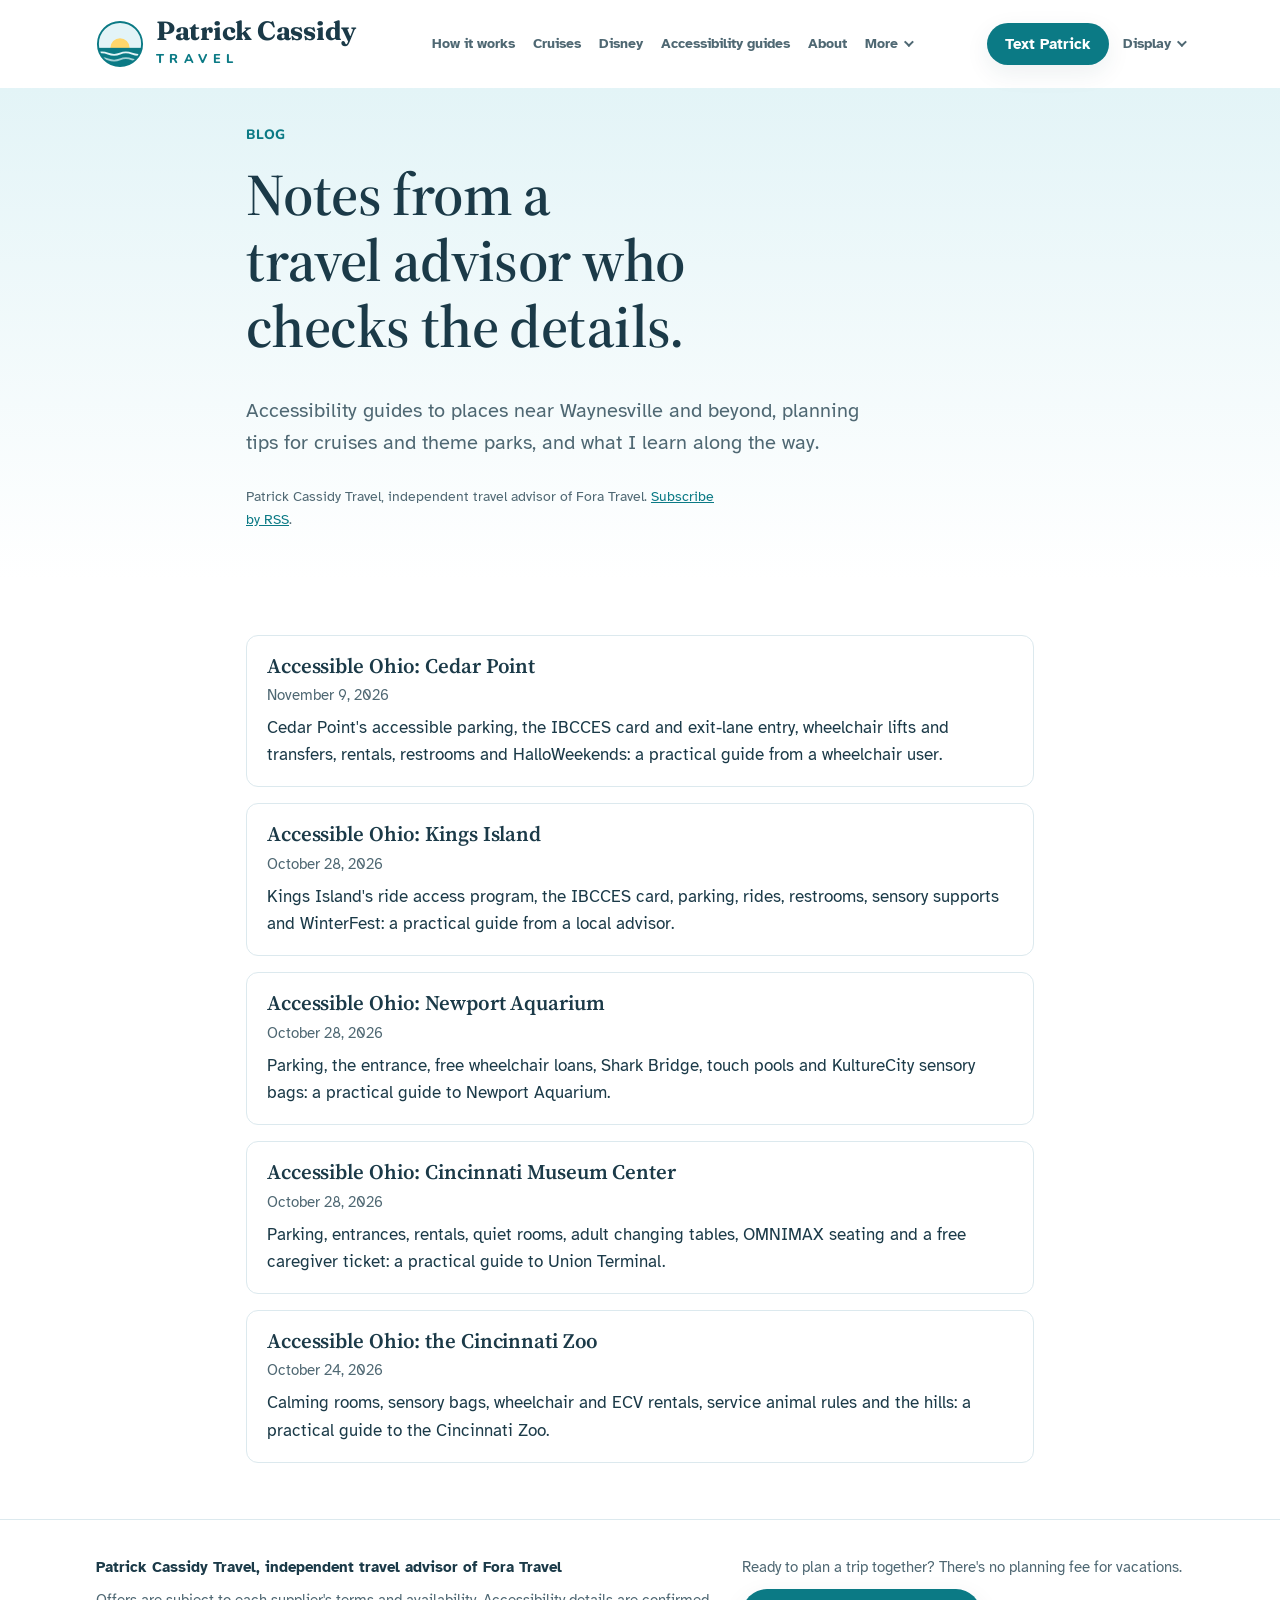
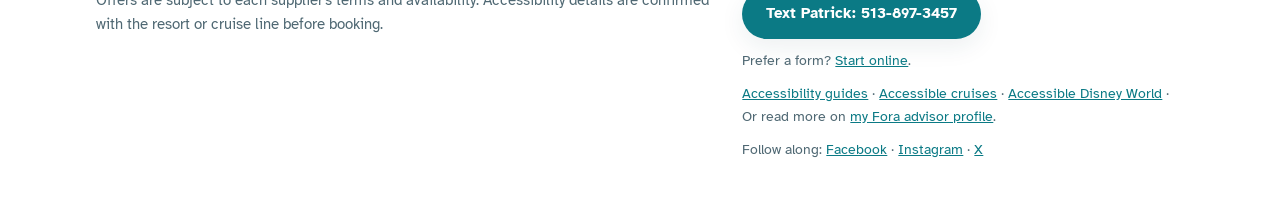
==== commit 4986259f: "Site refresh: new logo, "plan together" steps, text-first contact, calmer menu - Logo: horizon badge" ====
--- a/blog/index.html
+++ b/blog/index.html
@@ -5,7 +5,8 @@
 <meta name="viewport" content="width=device-width, initial-scale=1, viewport-fit=cover">
 <meta name="description" content="Accessibility guides, cruise and theme park planning tips, and travel notes from Patrick Cassidy Travel in Waynesville, Ohio.">
 <title>Blog | Patrick Cassidy Travel</title>
-<link rel="icon" href="data:image/svg+xml,%3Csvg xmlns=%27http://www.w3.org/2000/svg%27 viewBox=%270 0 32 32%27%3E%3Ccircle cx=%2716%27 cy=%2716%27 r=%2716%27 fill=%27%230B7A85%27/%3E%3Ctext x=%2716%27 y=%2722%27 font-family=%27sans-serif%27 font-size=%2717%27 font-weight=%27700%27 fill=%27white%27 text-anchor=%27middle%27%3EC%3C/text%3E%3C/svg%3E">
+<link rel="icon" href="img/brand/favicon.svg" type="image/svg+xml">
+<link rel="apple-touch-icon" href="img/brand/apple-touch-icon.png">
 <link rel="canonical" href="https://cassidytravel.org/blog/">
 <meta property="og:type" content="website">
 <meta property="og:url" content="https://cassidytravel.org/blog/">
@@ -15,7 +16,7 @@
 <link rel="alternate" type="application/rss+xml" title="Patrick Cassidy Travel blog" href="https://cassidytravel.org/blog/feed.xml">
 <link rel="preconnect" href="https://fonts.googleapis.com">
 <link rel="preconnect" href="https://fonts.gstatic.com" crossorigin>
-<link rel="stylesheet" href="https://fonts.googleapis.com/css2?family=Atkinson+Hyperlegible:ital,wght@0,400;0,700;1,400&family=Nunito:wght@400;600;700;800&display=swap">
+<link rel="stylesheet" href="https://fonts.googleapis.com/css2?family=Atkinson+Hyperlegible:ital,wght@0,400;0,700;1,400&family=Nunito:wght@400;600;700;800&family=Fraunces:opsz,wght@9..144,700&family=Source+Serif+4:opsz,wght@8..60,600;8..60,700&display=swap">
 <link rel="stylesheet" href="../styles.css">
 </head>
 <body>
@@ -24,22 +25,34 @@
 
 <header class="head">
   <div class="wrap">
-    <a class="mark" href="../index.html"><b>Patrick Cassidy Travel</b><span>Cruises · Resorts · Theme parks · Group travel</span></a>
-    <nav aria-label="Sections"><ul class="nav">
-      <li><a href="../index.html#sales">Sales</a></li>
-      <li><a href="../index.html#favorites">Favorites</a></li>
-      <li><a href="../index.html#seasonal">Plan ahead</a></li>
-      <li><a href="../index.html#drive">Drive trips</a></li>
-      <li><a href="../index.html#quiz">Trip match</a></li>
-      <li><a href="../index.html#finder">Accessible resorts</a></li>
-      <li><a href="../guides.html">Access guides</a></li>
-      <li><a href="../cruise-lines.html">Cruise guide</a></li>
-      <li><a href="./" aria-current="page">Blog</a></li>
-      <li><a href="../index.html#about">About</a></li>
+    <a class="mark" href="../index.html"><svg class="mark-icon" viewBox="0 0 100 100" aria-hidden="true"><defs><clipPath id="mk"><circle cx="50" cy="50" r="46"/></clipPath></defs><circle cx="50" cy="50" r="46" fill="#E3F4F7"/><g clip-path="url(#mk)"><circle cx="50" cy="58" r="20" fill="#FFD66B"/><rect x="0" y="58" width="100" height="50" fill="#0B7A85"/><path d="M0 70 Q12 65 25 70 T50 70 T75 70 T100 70" stroke="#E3F4F7" stroke-width="3.5" fill="none"/><path d="M0 82 Q12 77 25 82 T50 82 T75 82 T100 82" stroke="#E3F4F7" stroke-width="3.5" fill="none" opacity=".7"/></g><circle cx="50" cy="50" r="46" fill="none" stroke="#0B7A85" stroke-width="4"/></svg><span class="mark-text"><b>Patrick Cassidy</b><span>Travel</span></span></a>
+    <nav aria-label="Main"><ul class="nav">
+      <li><a href="../index.html#how">How it works</a></li>
+      <li><a href="../cruise-lines.html">Cruises</a></li>
+      <li><a href="../accessible-disney-world.html">Disney</a></li>
+      <li><a href="../guides.html"><span class="w-long">Accessibility guides</span><span class="w-short">Guides</span></a></li>
+      <li class="hide-sm"><a href="../index.html#about">About</a></li>
+      <li class="nav-more"><details><summary>More</summary><ul>
+        <li><a href="../index.html#sales">Current offers</a></li>
+        <li><a href="../index.html#favorites">Family favorites</a></li>
+        <li><a href="../index.html#seasonal">What to book now</a></li>
+        <li><a href="../index.html#drive">Drive trips</a></li>
+        <li><a href="../index.html#quiz">Trip match</a></li>
+        <li><a href="../index.html#finder">Accessible resorts</a></li>
+        <li><a href="../accessible-cruises.html">Accessible cruises</a></li>
+        <li><a href="../teams.html">Team travel</a></li>
+        <li><a href="./" aria-current="page">Blog</a></li>
+        <li class="show-sm"><a href="../index.html#about">About</a></li>
+      </ul></details></li>
     </ul></nav>
-    <div class="toggles" role="group" aria-label="Display options">
-      <span class="has-tip"><button class="pill" id="t-calm" type="button" aria-pressed="false" aria-describedby="tip-calm">Calm mode</button><button class="tip-q" id="q-calm" type="button" aria-label="What does Calm mode do?" aria-expanded="false" aria-controls="tip-calm">?</button><span class="tip" id="tip-calm" role="tooltip">Stops animation and softens colors</span></span>
-      <button class="pill" id="t-large" type="button" aria-pressed="false">Larger text</button>
+    <div class="head-actions">
+      <a class="btn btn-sm" href="../sms:+15138973457">Text Patrick</a>
+      <details class="display"><summary aria-label="Display options"><span class="w-long">Display</span><span class="w-short" aria-hidden="true">Aa</span></summary>
+        <div class="toggles" role="group" aria-label="Display options">
+          <span class="has-tip"><button class="pill" id="t-calm" type="button" aria-pressed="false" aria-describedby="tip-calm">Calm mode</button><button class="tip-q" id="q-calm" type="button" aria-label="What does Calm mode do?" aria-expanded="false" aria-controls="tip-calm">?</button><span class="tip" id="tip-calm" role="tooltip">Stops animation and softens colors</span></span>
+          <button class="pill" id="t-large" type="button" aria-pressed="false">Larger text</button>
+        </div>
+      </details>
     </div>
   </div>
 </header>
@@ -81,8 +94,9 @@
       <p style="margin-top:10px">Offers are subject to each supplier's terms and availability. Accessibility details are confirmed with the resort or cruise line before booking.</p>
     </div>
     <div>
-      <p>Ready to plan a trip? There's no planning fee for vacations.</p>
-      <p style="margin-top:10px"><a class="btn" href="https://secure.foratravel.com/intake/AOaJHvy4Ll" target="_blank" rel="noopener">Start planning with Patrick<span class="sr-only"> (opens in a new tab)</span></a></p>
+      <p>Ready to plan a trip together? There's no planning fee for vacations.</p>
+      <p style="margin-top:10px"><a class="btn" href="../sms:+15138973457">Text Patrick: 513-897-3457</a></p>
+      <p style="margin-top:10px;font-size:.9rem">Prefer a form? <a href="https://secure.foratravel.com/intake/AOaJHvy4Ll" target="_blank" rel="noopener">Start online<span class="sr-only"> (opens in a new tab)</span></a>.</p>
       <p style="margin-top:10px;font-size:.9rem"><a href="../guides.html">Accessibility guides</a> · <a href="../accessible-cruises.html">Accessible cruises</a> · <a href="../accessible-disney-world.html">Accessible Disney World</a> · Or read more on <a href="https://www.foratravel.com/advisor/patrick-cassidy" target="_blank" rel="noopener">my Fora advisor profile<span class="sr-only"> (opens in a new tab)</span></a>.</p>
       <p style="margin-top:10px;font-size:.9rem">Follow along: <a href="https://www.facebook.com/patrickcassidytravel" target="_blank" rel="noopener">Facebook<span class="sr-only"> (opens in a new tab)</span></a> · <a href="https://www.instagram.com/patrickcassidytravel/" target="_blank" rel="noopener">Instagram<span class="sr-only"> (opens in a new tab)</span></a> · <a href="https://x.com/PatrickCassidy" target="_blank" rel="noopener">X<span class="sr-only"> (opens in a new tab)</span></a></p>
     </div>
--- a/styles.css
+++ b/styles.css
@@ -10,6 +10,8 @@
   --f-display:"Nunito","Atkinson Hyperlegible",system-ui,sans-serif;
   --f-body:"Atkinson Hyperlegible",system-ui,-apple-system,"Segoe UI",sans-serif;
   --f-mono:"Nunito","Atkinson Hyperlegible",system-ui,sans-serif;
+  --f-brand:"Fraunces",Georgia,"Times New Roman",serif;
+  --f-head:"Source Serif 4",Georgia,"Times New Roman",serif;
   --step--1:.9rem; --step-0:1.0625rem; --step-1:1.25rem; --step-2:1.6rem; --step-3:clamp(1.8rem,3.4vw,2.3rem); --step-4:clamp(2.3rem,5.4vw,3.7rem);
   --radius:16px;
   color-scheme:light;
@@ -22,7 +24,7 @@
 body{background:var(--bg);color:var(--ink);font-family:var(--f-body);font-size:var(--step-0);line-height:1.6}
 a{color:var(--lake)}
 :focus-visible{outline:3px solid var(--lake);outline-offset:2px;border-radius:4px}
-h1,h2,h3{font-family:var(--f-display);text-wrap:balance;margin:0;line-height:1.12}
+h1,h2,h3{font-family:var(--f-head);font-weight:600;text-wrap:balance;margin:0;line-height:1.12;letter-spacing:-.005em}
 p{margin:0}
 .wrap{max-width:1120px;margin:0 auto;padding-left:max(16px,env(safe-area-inset-left,0px));padding-right:max(16px,env(safe-area-inset-right,0px))}
 .skip{position:absolute;left:-9999px}
@@ -37,9 +39,11 @@
 
 /* header */
 .head .wrap{display:flex;flex-wrap:wrap;gap:14px 28px;align-items:center;justify-content:space-between;padding-block:18px}
-.mark{display:flex;flex-direction:column;text-decoration:none;color:var(--ink)}
-.mark b{font-family:var(--f-display);font-weight:800;font-size:1.7rem;letter-spacing:-.01em;line-height:1;color:var(--lake)}
-.mark span{font-family:var(--f-mono);font-size:.8rem;letter-spacing:.1em;text-transform:uppercase;color:var(--ink-soft);margin-top:4px}
+.mark{display:flex;align-items:center;gap:12px;text-decoration:none;color:var(--ink)}
+.mark-icon{width:48px;height:48px;flex:0 0 auto}
+.mark-text{display:flex;flex-direction:column}
+.mark b{font-family:var(--f-brand);font-weight:700;font-size:1.65rem;letter-spacing:-.01em;line-height:1;color:var(--ink)}
+.mark-text span{font-family:var(--f-display);font-weight:800;font-size:.8rem;letter-spacing:.42em;text-transform:uppercase;color:var(--lake);margin-top:5px}
 .nav{display:flex;flex-wrap:wrap;gap:4px 18px;list-style:none;margin:0;padding:0}
 .nav a{color:var(--ink-soft);text-decoration:none;font-weight:700;font-size:var(--step--1);display:inline-block;padding-block:8px}
 .nav a:hover{color:var(--lake)}
@@ -55,7 +59,7 @@
 
 /* hero */
 .hero .wrap{display:grid;grid-template-columns:minmax(0,1.15fr) minmax(0,.85fr);gap:44px;padding-block:36px 60px;align-items:start}
-.hero h1{font-size:var(--step-4);font-weight:800;letter-spacing:-.01em;margin-top:10px;max-width:15ch}
+.hero h1{font-size:var(--step-4);font-weight:600;letter-spacing:-.01em;margin-top:10px;max-width:18ch}
 .lede{font-size:var(--step-1);color:var(--ink-soft);max-width:48ch;margin-top:18px}
 .cta-row{display:flex;flex-wrap:wrap;gap:12px 18px;align-items:center;margin-top:26px}
 .btn{display:inline-block;background:var(--lake);color:var(--on-lake);font-weight:700;text-decoration:none;padding:13px 24px;border-radius:999px;box-shadow:var(--shadow);border:0;font:inherit;font-weight:700;cursor:pointer}
@@ -88,7 +92,7 @@
 #drive .ring-label,#drive .dest span{background:var(--bg-alt)}
 section.block>.wrap{padding-block:56px}
 .sec-head{display:grid;gap:10px;margin-bottom:28px;max-width:64ch}
-.sec-head h2{font-size:var(--step-3);font-weight:800;letter-spacing:-.015em}
+.sec-head h2{font-size:var(--step-3);font-weight:600;letter-spacing:-.01em}
 .sec-head p{color:var(--ink-soft)}
 
 /* departures board */
@@ -102,7 +106,7 @@
 .when-unit{font-size:.8rem;color:var(--board-dim)}
 .what{display:flex;flex-direction:column;gap:4px;min-width:0}
 .brand{font-family:var(--f-mono);font-weight:800;font-size:.8rem;letter-spacing:.08em;text-transform:uppercase;color:var(--lake)}
-.what .title{font-family:var(--f-display);font-weight:800;font-size:var(--step-1);line-height:1.25}
+.what .title{font-family:var(--f-head);font-weight:600;font-size:var(--step-1);line-height:1.25}
 .terms{font-size:.85rem;color:var(--board-dim)}
 .why{min-width:0;font-size:.97rem}
 .why-label{display:block;font-family:var(--f-mono);font-size:.8rem;letter-spacing:.1em;text-transform:uppercase;color:var(--board-dim);margin-bottom:4px}
@@ -120,7 +124,7 @@
 .mbtn small{font-size:.8rem;color:var(--ink-soft);letter-spacing:.06em;text-transform:uppercase}
 .mbtn[aria-pressed="true"]{background:var(--lake);border-color:var(--lake);color:var(--on-lake)}
 .mbtn[aria-pressed="true"] small{color:var(--on-lake)}
-.season-title{font-family:var(--f-display);font-size:var(--step-1);margin-bottom:14px}
+.season-title{font-family:var(--f-head);font-size:var(--step-1);margin-bottom:14px}
 .cards2{display:grid;grid-template-columns:repeat(auto-fit,minmax(260px,1fr));gap:18px}
 @media (max-width:700px){.cards2{grid-template-columns:1fr}}
 .card{background:var(--surface);border:1px solid var(--rule);border-radius:var(--radius);padding:20px;display:flex;flex-direction:column;gap:8px}
@@ -175,7 +179,7 @@
 /* quiz */
 .quiz{display:grid;gap:18px;max-width:780px}
 .quiz fieldset{border:0;padding:0;margin:0}
-.quiz legend{font-weight:700;margin-bottom:8px;font-size:var(--step-1);font-family:var(--f-display)}
+.quiz legend{font-weight:600;margin-bottom:8px;font-size:var(--step-1);font-family:var(--f-head)}
 .opts{display:flex;flex-wrap:wrap;gap:8px}
 .opts input{position:absolute;opacity:0;width:1px;height:1px}
 .opts label{border:1px solid var(--rule);background:var(--surface);border-radius:999px;padding:8px 15px;cursor:pointer}
@@ -228,7 +232,7 @@
 /* audience pages */
 .page-hero{background:linear-gradient(180deg,var(--sky) 0%,var(--bg) 100%)}
 .page-hero .wrap{padding-block:36px 48px;display:grid;gap:16px;max-width:820px;margin-left:auto;margin-right:auto}
-.page-hero h1{font-size:clamp(1.9rem,5.4vw,3.7rem);font-weight:800;letter-spacing:-.01em;max-width:18ch;hyphens:auto;overflow-wrap:break-word}
+.page-hero h1{font-size:clamp(1.9rem,5.4vw,3.7rem);font-weight:600;letter-spacing:-.01em;max-width:18ch;hyphens:auto;overflow-wrap:break-word}
 .narrow{max-width:820px;margin-left:auto;margin-right:auto}
 .checks{list-style:none;margin:0;padding:0;display:grid;gap:14px}
 .checks li{display:grid;grid-template-columns:auto minmax(0,1fr);gap:12px;align-items:start}
@@ -292,7 +296,7 @@
 .cl .cl-grid{display:grid;grid-template-columns:repeat(auto-fill,minmax(min(100%,330px),1fr));gap:16px}
 .cl .cl-card{background:var(--surface);border:1px solid var(--rule);border-radius:12px;padding:18px 18px 16px;display:flex;flex-direction:column;gap:10px;min-width:0}
 .cl .cl-card-top{display:flex;justify-content:space-between;align-items:baseline;gap:10px}
-.cl .cl-card h3{font-family:var(--f-display);font-weight:800;font-size:1.375rem;margin:0;line-height:1.2}
+.cl .cl-card h3{font-family:var(--f-head);font-weight:600;font-size:1.375rem;margin:0;line-height:1.2}
 .cl .cl-price{font-family:var(--f-display);font-weight:800;font-size:1.125rem;color:var(--lake);letter-spacing:.06em;white-space:nowrap;font-variant-numeric:tabular-nums}
 .cl .cl-price .cl-off{color:var(--rule)}
 .cl .cl-vibe{margin:0;color:var(--ink-soft);font-size:0.9375rem}
@@ -321,7 +325,47 @@
 .cl .cl-yes{color:var(--lake);font-weight:700}
 @media (max-width:760px){.cl .cl-ak-intro{grid-template-columns:minmax(0,1fr)}}
 @media (prefers-reduced-motion:no-preference){.cl .cl-card{transition:opacity .15s}}
-.cl h2{font-size:var(--step-3);font-weight:800;margin:0 0 6px}
+.cl h2{font-size:var(--step-3);font-weight:600;margin:0 0 6px}
 .cl .cl-alaska .lede{margin-top:10px}
 .cl .cl-more{background:var(--sun-soft);border-radius:12px;padding:20px 22px;display:grid;gap:10px;max-width:820px}
 .cl .cl-more ul{margin:0;padding-left:20px;display:grid;gap:6px}
+
+/* header, menu and "how we plan together" (2026-11 refresh) */
+.nav{align-items:center}
+.nav-more{position:relative}
+.nav-more summary,.display summary{list-style:none;cursor:pointer;font-weight:700;font-size:var(--step--1);color:var(--ink-soft);padding-block:8px;display:inline-flex;align-items:center;gap:6px}
+.nav-more summary::-webkit-details-marker,.display summary::-webkit-details-marker{display:none}
+.nav-more summary::after,.display summary::after{content:"";width:7px;height:7px;border-right:2px solid currentColor;border-bottom:2px solid currentColor;transform:rotate(45deg) translateY(-2px)}
+.nav-more[open] summary::after,.display[open] summary::after{transform:rotate(-135deg) translateY(-1px)}
+.nav-more summary:hover,.display summary:hover{color:var(--lake)}
+.nav-more ul{position:absolute;right:0;top:calc(100% + 6px);z-index:30;list-style:none;margin:0;padding:8px;min-width:220px;background:var(--surface);border:1px solid var(--rule);border-radius:12px;box-shadow:var(--shadow)}
+.nav-more ul a{display:block;padding:8px 10px;border-radius:8px}
+.nav-more ul a:hover{background:var(--sky)}
+.head-actions{display:flex;align-items:center;gap:14px}
+.display{position:relative}
+.display .toggles{position:absolute;right:0;top:calc(100% + 6px);z-index:30;background:var(--surface);border:1px solid var(--rule);border-radius:12px;box-shadow:var(--shadow);padding:10px;width:max-content}
+.btn-sm{padding:9px 18px;font-size:.95rem}
+.w-short{display:none}
+.show-sm{display:none}
+@media (max-width:760px){.show-sm{display:block}}
+@media (max-width:760px){.w-long{display:none}.w-short{display:inline}}
+@media (max-width:760px){
+  .head .wrap{gap:10px 16px;padding-block:14px}
+  .mark-icon{width:40px;height:40px}
+  .mark b{font-size:1.35rem}
+  .head nav{order:3;width:100%}
+  .nav{gap:0 14px}
+  .head-actions{order:2;gap:8px}
+  .hide-sm{display:none}
+  .nav-more ul{right:auto;left:0}
+  .display .toggles{right:0}
+}
+@media (max-width:420px){.head .wrap{column-gap:10px}.head-actions .btn-sm{padding:8px 12px;font-size:.88rem}.head .mark b{font-size:1.12rem}.head .mark-text span{font-size:.7rem;letter-spacing:.36em}.head .mark-icon{width:34px;height:34px}.head .mark{gap:8px}.head-actions{gap:4px}}
+.how .steps{list-style:none;margin:26px 0 0;padding:0;display:grid;grid-template-columns:repeat(4,minmax(0,1fr));gap:18px}
+.how .steps li{background:var(--surface);border:1px solid var(--rule);border-radius:var(--radius);padding:20px 18px;box-shadow:var(--shadow);display:flex;flex-direction:column;gap:8px}
+.how .step-n{font-family:var(--f-head);font-weight:700;font-size:1.6rem;line-height:1;color:var(--lake);width:44px;height:44px;border-radius:50%;background:var(--lake-soft);display:flex;align-items:center;justify-content:center}
+.how .steps h3{font-size:var(--step-1)}
+.how .steps p{color:var(--ink-soft)}
+.how-cta{display:flex;flex-wrap:wrap;align-items:center;gap:12px 18px;margin-top:24px;color:var(--ink-soft)}
+@media (max-width:960px){.how .steps{grid-template-columns:repeat(2,minmax(0,1fr))}}
+@media (max-width:560px){.how .steps{grid-template-columns:minmax(0,1fr)}}
